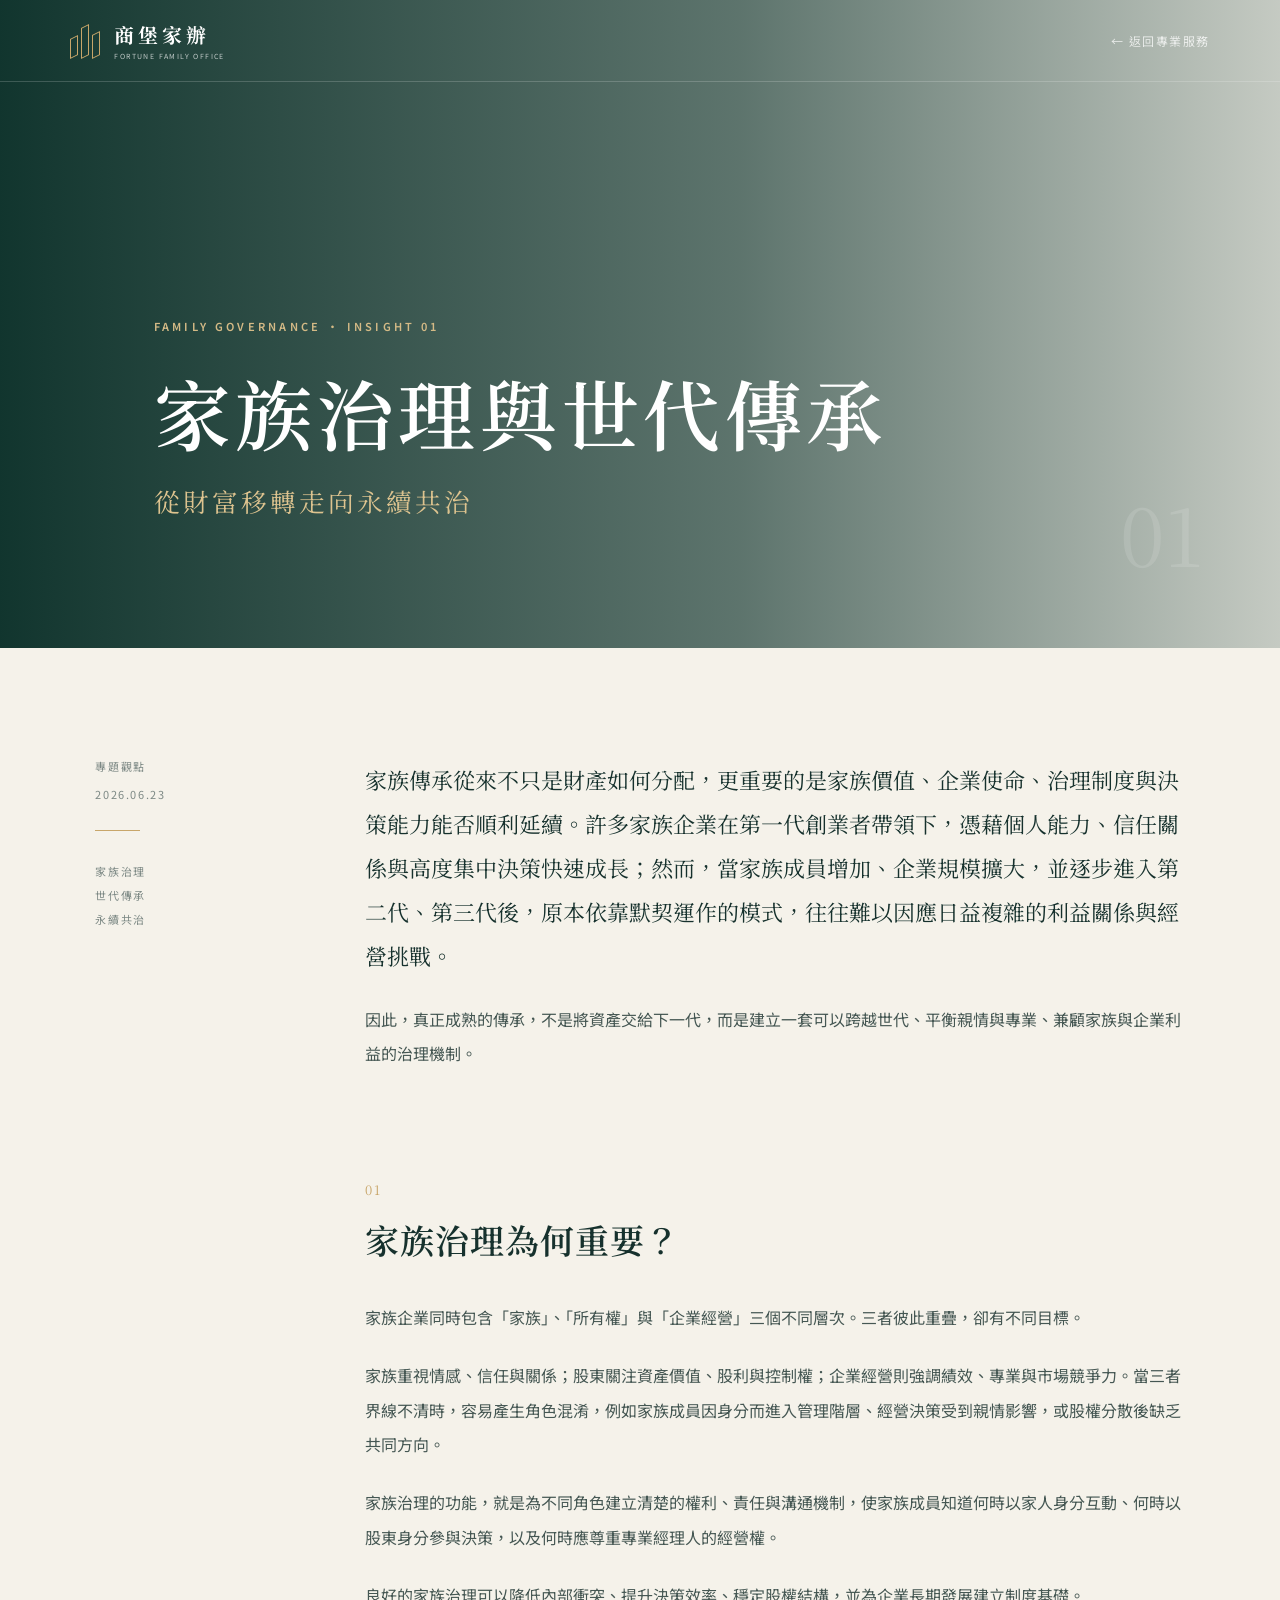
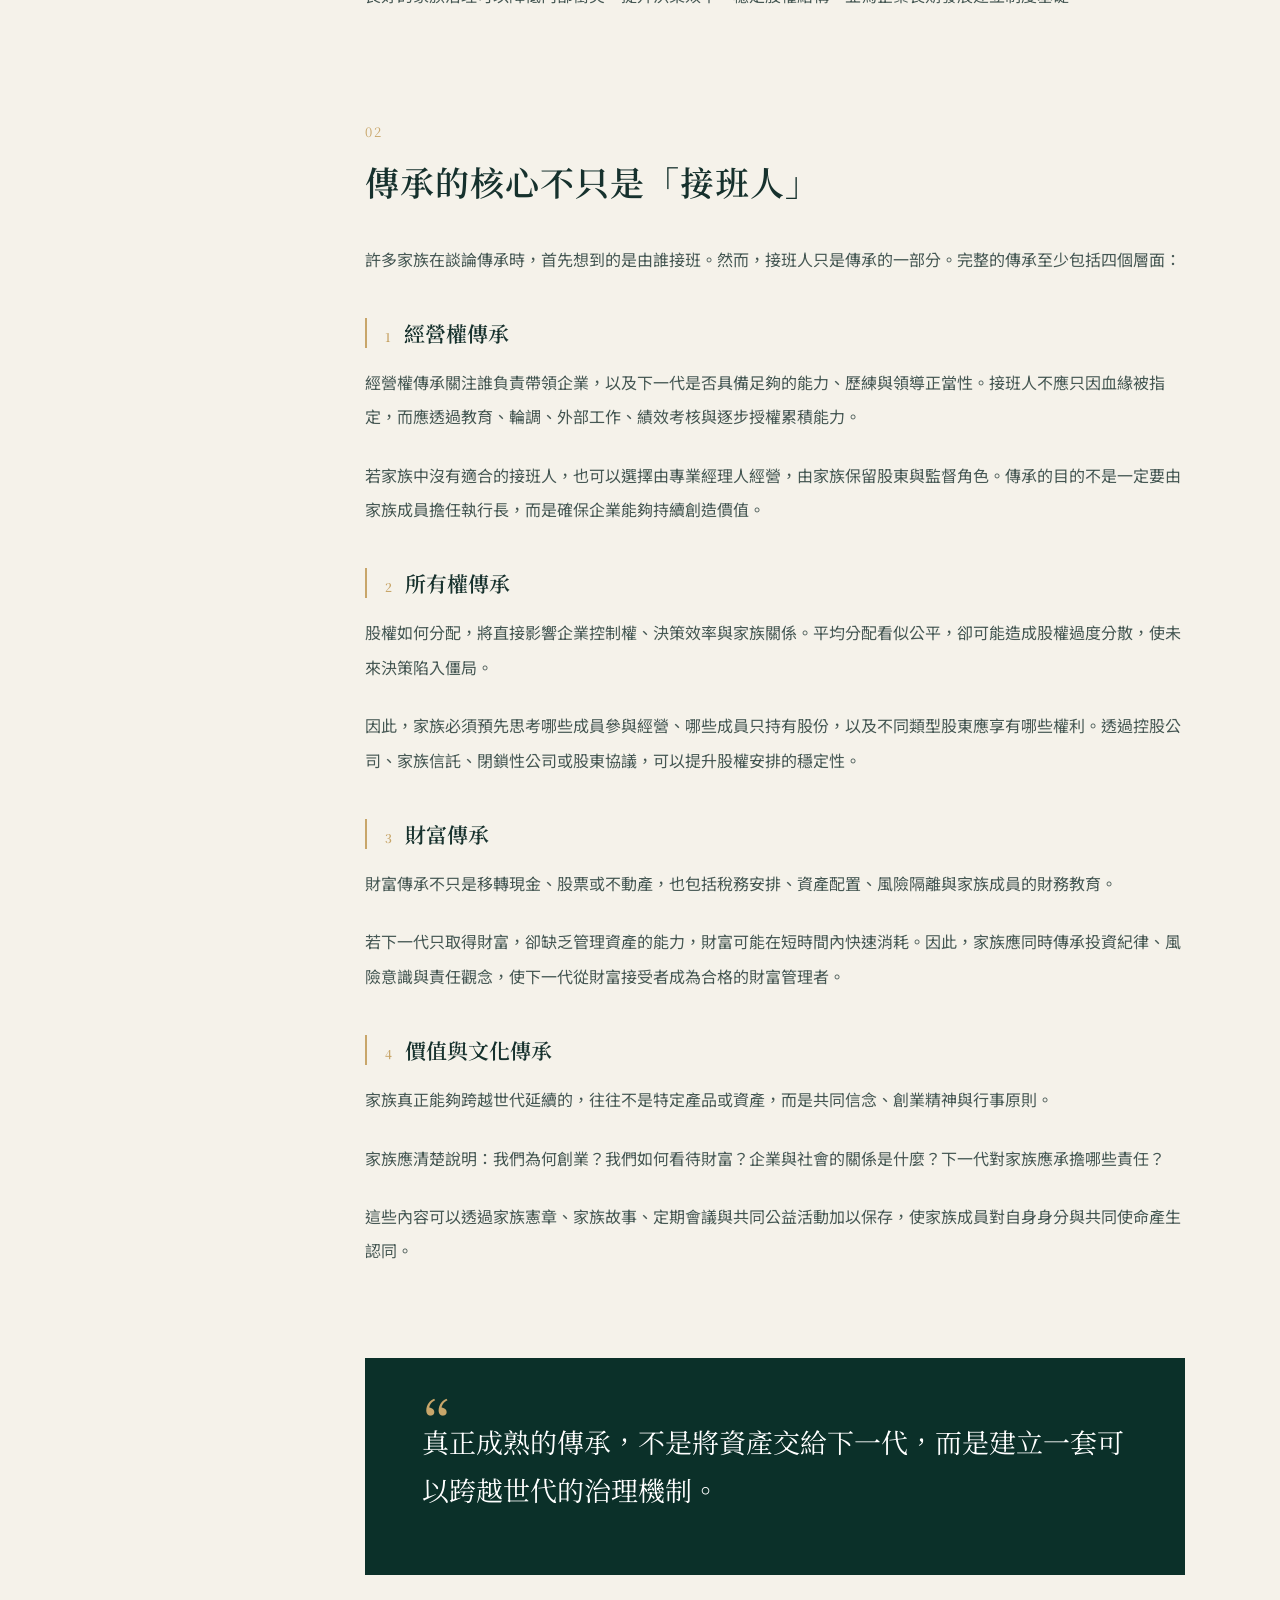
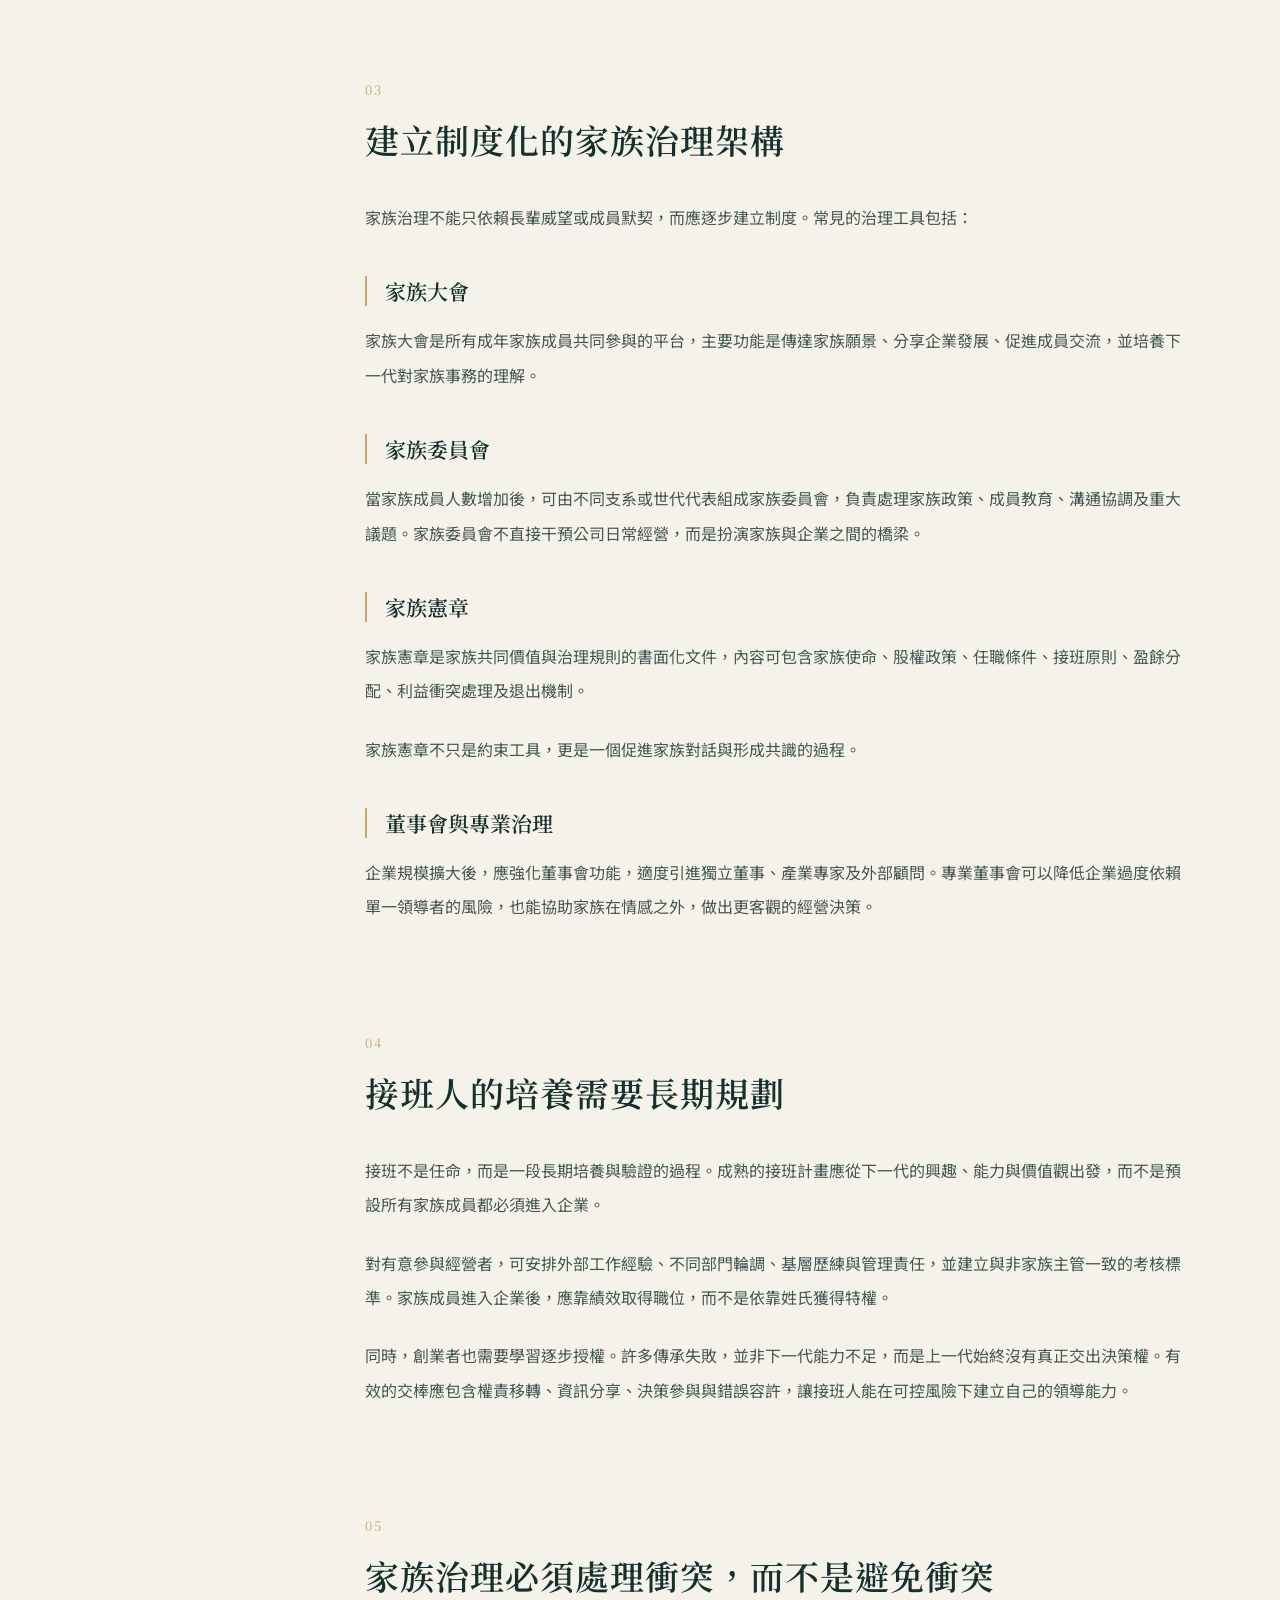
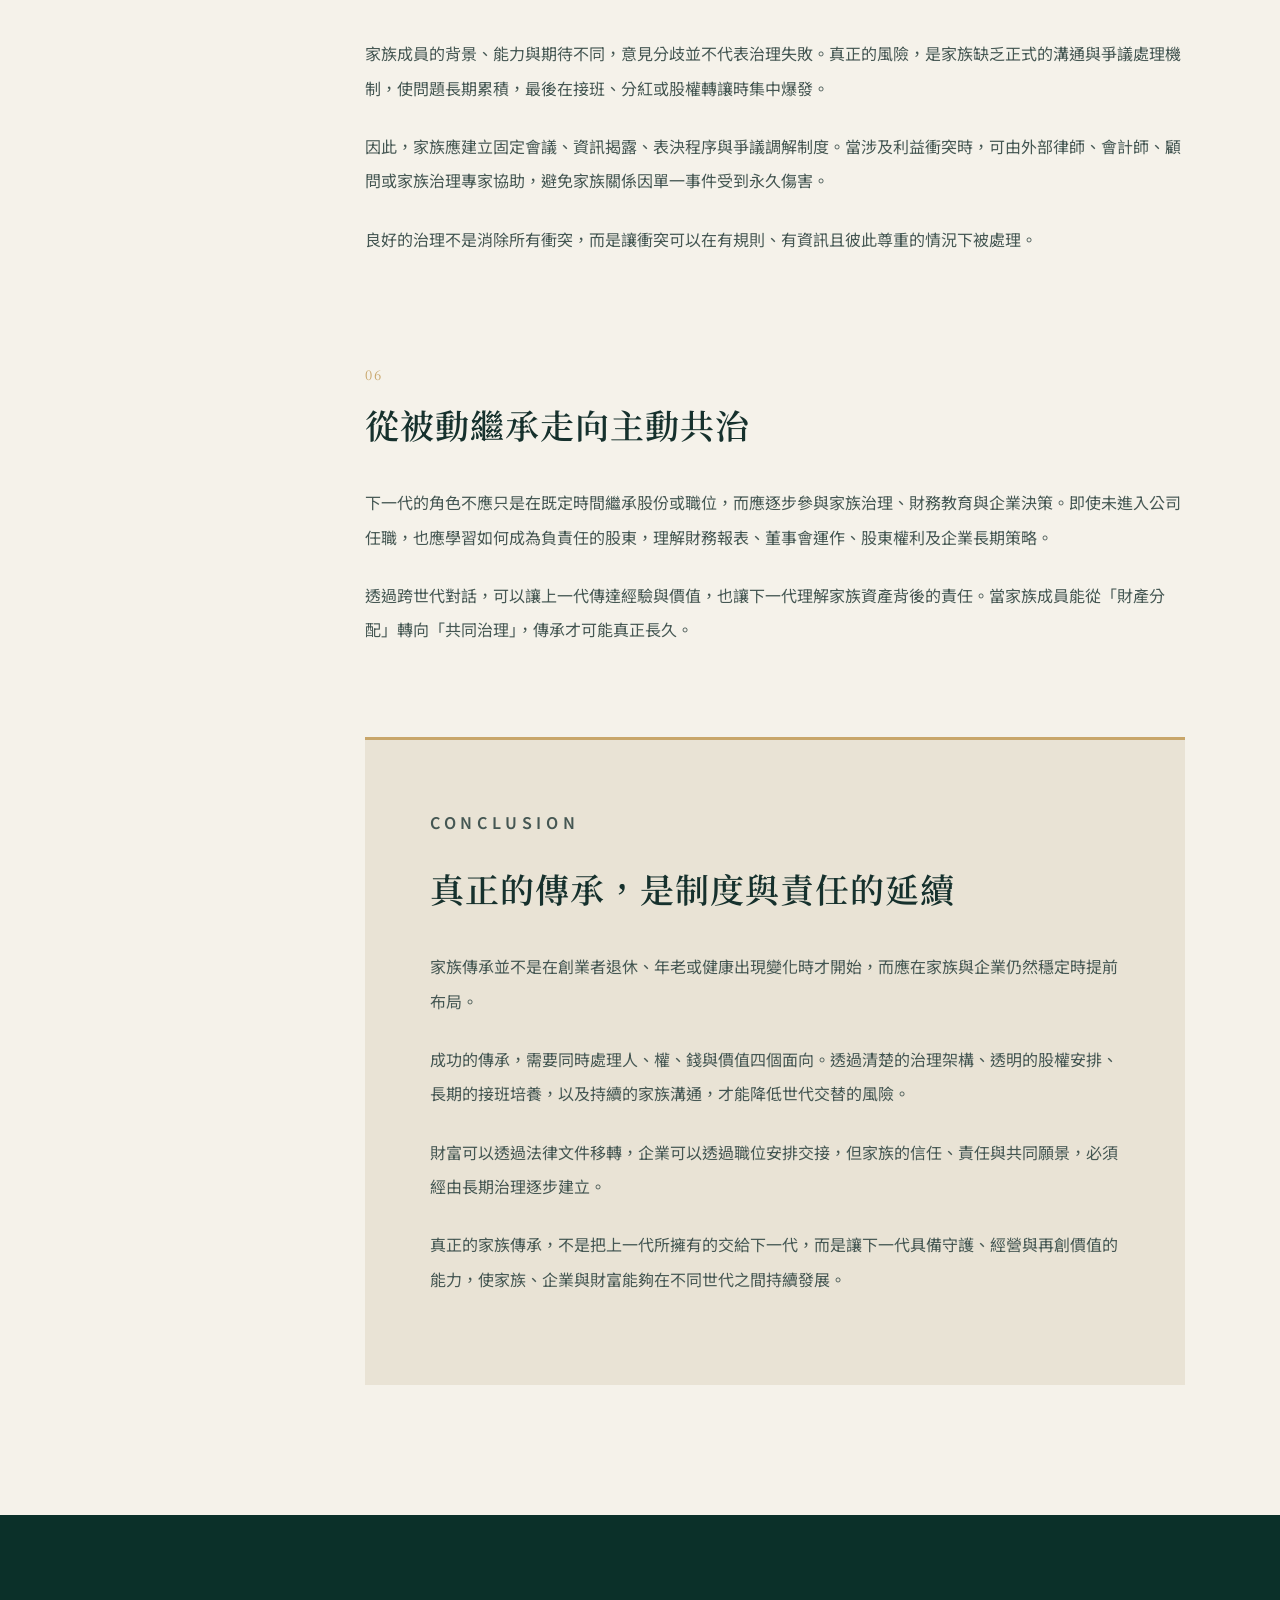
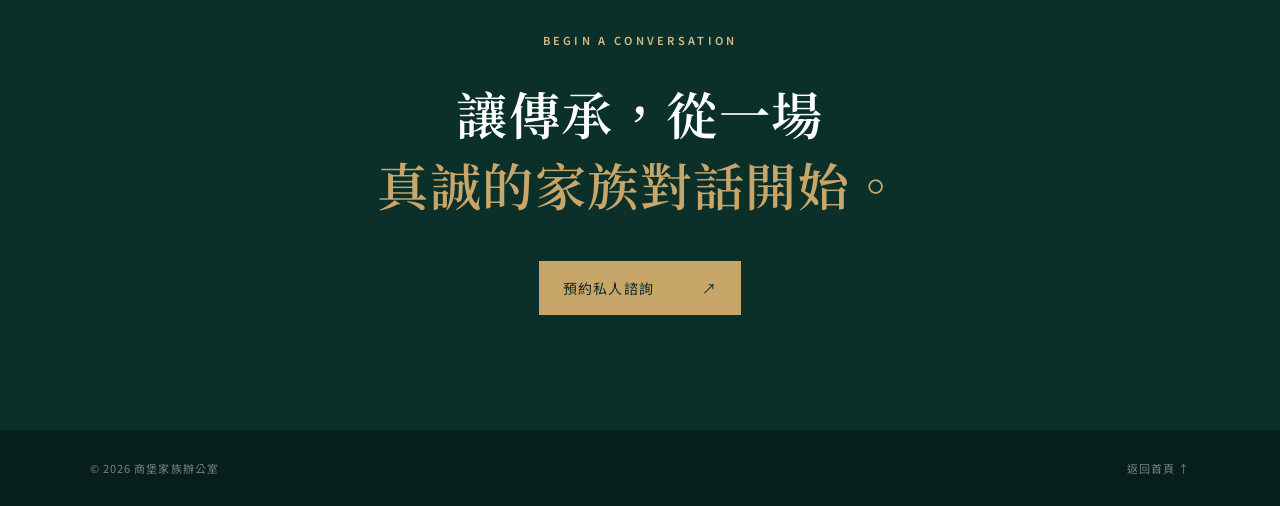
==== family-governance.html @ 920188f6 "Add family governance article" ====
<!DOCTYPE html>
<html lang="zh-Hant">
<head>
  <meta charset="UTF-8">
  <meta name="viewport" content="width=device-width, initial-scale=1.0">
  <meta name="description" content="家族治理與世代傳承：從財富移轉走向永續共治。">
  <title>家族治理與世代傳承｜商堡家辦</title>
  <link rel="preconnect" href="https://fonts.googleapis.com">
  <link rel="preconnect" href="https://fonts.gstatic.com" crossorigin>
  <link href="https://fonts.googleapis.com/css2?family=Noto+Sans+TC:wght@300;400;500;600;700&family=Noto+Serif+TC:wght@500;600;700&display=swap" rel="stylesheet">
  <link rel="stylesheet" href="styles.css">
</head>
<body class="article-page">
  <header class="article-header">
    <a class="brand" href="index.html" aria-label="返回商堡家辦首頁">
      <span class="brand-mark" aria-hidden="true"><i></i><i></i><i></i></span>
      <span><strong>商堡家辦</strong><small>FORTUNE FAMILY OFFICE</small></span>
    </a>
    <a class="article-back" href="index.html#services">← 返回專業服務</a>
  </header>

  <main>
    <section class="article-hero">
      <div class="article-hero-image" aria-hidden="true"></div>
      <div class="article-hero-shade"></div>
      <div class="article-hero-content">
        <p class="eyebrow light">FAMILY GOVERNANCE · INSIGHT 01</p>
        <h1>家族治理與世代傳承</h1>
        <p class="article-subtitle">從財富移轉走向永續共治</p>
      </div>
      <span class="article-index">01</span>
    </section>

    <article class="longform">
      <aside class="article-aside">
        <span>專題觀點</span>
        <time datetime="2026-06-23">2026.06.23</time>
        <div class="aside-line"></div>
        <p>家族治理<br>世代傳承<br>永續共治</p>
      </aside>

      <div class="article-body">
        <p class="article-lead">家族傳承從來不只是財產如何分配，更重要的是家族價值、企業使命、治理制度與決策能力能否順利延續。許多家族企業在第一代創業者帶領下，憑藉個人能力、信任關係與高度集中決策快速成長；然而，當家族成員增加、企業規模擴大，並逐步進入第二代、第三代後，原本依靠默契運作的模式，往往難以因應日益複雜的利益關係與經營挑戰。</p>
        <p>因此，真正成熟的傳承，不是將資產交給下一代，而是建立一套可以跨越世代、平衡親情與專業、兼顧家族與企業利益的治理機制。</p>

        <section>
          <span class="chapter">01</span>
          <h2>家族治理為何重要？</h2>
          <p>家族企業同時包含「家族」、「所有權」與「企業經營」三個不同層次。三者彼此重疊，卻有不同目標。</p>
          <p>家族重視情感、信任與關係；股東關注資產價值、股利與控制權；企業經營則強調績效、專業與市場競爭力。當三者界線不清時，容易產生角色混淆，例如家族成員因身分而進入管理階層、經營決策受到親情影響，或股權分散後缺乏共同方向。</p>
          <p>家族治理的功能，就是為不同角色建立清楚的權利、責任與溝通機制，使家族成員知道何時以家人身分互動、何時以股東身分參與決策，以及何時應尊重專業經理人的經營權。</p>
          <p>良好的家族治理可以降低內部衝突、提升決策效率、穩定股權結構，並為企業長期發展建立制度基礎。</p>
        </section>

        <section>
          <span class="chapter">02</span>
          <h2>傳承的核心不只是「接班人」</h2>
          <p>許多家族在談論傳承時，首先想到的是由誰接班。然而，接班人只是傳承的一部分。完整的傳承至少包括四個層面：</p>
          <h3><span>1</span>經營權傳承</h3>
          <p>經營權傳承關注誰負責帶領企業，以及下一代是否具備足夠的能力、歷練與領導正當性。接班人不應只因血緣被指定，而應透過教育、輪調、外部工作、績效考核與逐步授權累積能力。</p>
          <p>若家族中沒有適合的接班人，也可以選擇由專業經理人經營，由家族保留股東與監督角色。傳承的目的不是一定要由家族成員擔任執行長，而是確保企業能夠持續創造價值。</p>
          <h3><span>2</span>所有權傳承</h3>
          <p>股權如何分配，將直接影響企業控制權、決策效率與家族關係。平均分配看似公平，卻可能造成股權過度分散，使未來決策陷入僵局。</p>
          <p>因此，家族必須預先思考哪些成員參與經營、哪些成員只持有股份，以及不同類型股東應享有哪些權利。透過控股公司、家族信託、閉鎖性公司或股東協議，可以提升股權安排的穩定性。</p>
          <h3><span>3</span>財富傳承</h3>
          <p>財富傳承不只是移轉現金、股票或不動產，也包括稅務安排、資產配置、風險隔離與家族成員的財務教育。</p>
          <p>若下一代只取得財富，卻缺乏管理資產的能力，財富可能在短時間內快速消耗。因此，家族應同時傳承投資紀律、風險意識與責任觀念，使下一代從財富接受者成為合格的財富管理者。</p>
          <h3><span>4</span>價值與文化傳承</h3>
          <p>家族真正能夠跨越世代延續的，往往不是特定產品或資產，而是共同信念、創業精神與行事原則。</p>
          <p>家族應清楚說明：我們為何創業？我們如何看待財富？企業與社會的關係是什麼？下一代對家族應承擔哪些責任？</p>
          <p>這些內容可以透過家族憲章、家族故事、定期會議與共同公益活動加以保存，使家族成員對自身身分與共同使命產生認同。</p>
        </section>

        <blockquote>真正成熟的傳承，不是將資產交給下一代，而是建立一套可以跨越世代的治理機制。</blockquote>

        <section>
          <span class="chapter">03</span>
          <h2>建立制度化的家族治理架構</h2>
          <p>家族治理不能只依賴長輩威望或成員默契，而應逐步建立制度。常見的治理工具包括：</p>
          <h3>家族大會</h3>
          <p>家族大會是所有成年家族成員共同參與的平台，主要功能是傳達家族願景、分享企業發展、促進成員交流，並培養下一代對家族事務的理解。</p>
          <h3>家族委員會</h3>
          <p>當家族成員人數增加後，可由不同支系或世代代表組成家族委員會，負責處理家族政策、成員教育、溝通協調及重大議題。家族委員會不直接干預公司日常經營，而是扮演家族與企業之間的橋梁。</p>
          <h3>家族憲章</h3>
          <p>家族憲章是家族共同價值與治理規則的書面化文件，內容可包含家族使命、股權政策、任職條件、接班原則、盈餘分配、利益衝突處理及退出機制。</p>
          <p>家族憲章不只是約束工具，更是一個促進家族對話與形成共識的過程。</p>
          <h3>董事會與專業治理</h3>
          <p>企業規模擴大後，應強化董事會功能，適度引進獨立董事、產業專家及外部顧問。專業董事會可以降低企業過度依賴單一領導者的風險，也能協助家族在情感之外，做出更客觀的經營決策。</p>
        </section>

        <section>
          <span class="chapter">04</span>
          <h2>接班人的培養需要長期規劃</h2>
          <p>接班不是任命，而是一段長期培養與驗證的過程。成熟的接班計畫應從下一代的興趣、能力與價值觀出發，而不是預設所有家族成員都必須進入企業。</p>
          <p>對有意參與經營者，可安排外部工作經驗、不同部門輪調、基層歷練與管理責任，並建立與非家族主管一致的考核標準。家族成員進入企業後，應靠績效取得職位，而不是依靠姓氏獲得特權。</p>
          <p>同時，創業者也需要學習逐步授權。許多傳承失敗，並非下一代能力不足，而是上一代始終沒有真正交出決策權。有效的交棒應包含權責移轉、資訊分享、決策參與與錯誤容許，讓接班人能在可控風險下建立自己的領導能力。</p>
        </section>

        <section>
          <span class="chapter">05</span>
          <h2>家族治理必須處理衝突，而不是避免衝突</h2>
          <p>家族成員的背景、能力與期待不同，意見分歧並不代表治理失敗。真正的風險，是家族缺乏正式的溝通與爭議處理機制，使問題長期累積，最後在接班、分紅或股權轉讓時集中爆發。</p>
          <p>因此，家族應建立固定會議、資訊揭露、表決程序與爭議調解制度。當涉及利益衝突時，可由外部律師、會計師、顧問或家族治理專家協助，避免家族關係因單一事件受到永久傷害。</p>
          <p>良好的治理不是消除所有衝突，而是讓衝突可以在有規則、有資訊且彼此尊重的情況下被處理。</p>
        </section>

        <section>
          <span class="chapter">06</span>
          <h2>從被動繼承走向主動共治</h2>
          <p>下一代的角色不應只是在既定時間繼承股份或職位，而應逐步參與家族治理、財務教育與企業決策。即使未進入公司任職，也應學習如何成為負責任的股東，理解財務報表、董事會運作、股東權利及企業長期策略。</p>
          <p>透過跨世代對話，可以讓上一代傳達經驗與價值，也讓下一代理解家族資產背後的責任。當家族成員能從「財產分配」轉向「共同治理」，傳承才可能真正長久。</p>
        </section>

        <section class="conclusion">
          <p class="eyebrow">CONCLUSION</p>
          <h2>真正的傳承，是制度與責任的延續</h2>
          <p>家族傳承並不是在創業者退休、年老或健康出現變化時才開始，而應在家族與企業仍然穩定時提前布局。</p>
          <p>成功的傳承，需要同時處理人、權、錢與價值四個面向。透過清楚的治理架構、透明的股權安排、長期的接班培養，以及持續的家族溝通，才能降低世代交替的風險。</p>
          <p>財富可以透過法律文件移轉，企業可以透過職位安排交接，但家族的信任、責任與共同願景，必須經由長期治理逐步建立。</p>
          <p>真正的家族傳承，不是把上一代所擁有的交給下一代，而是讓下一代具備守護、經營與再創價值的能力，使家族、企業與財富能夠在不同世代之間持續發展。</p>
        </section>
      </div>
    </article>

    <section class="article-cta">
      <p class="eyebrow light">BEGIN A CONVERSATION</p>
      <h2>讓傳承，從一場<br><em>真誠的家族對話開始。</em></h2>
      <a class="btn btn-gold" href="https://mail.google.com/mail/?view=cm&amp;fs=1&amp;to=tylin%40nkust.edu.tw" target="_blank" rel="noopener noreferrer">預約私人諮詢 <span>↗</span></a>
    </section>
  </main>

  <footer class="article-footer">
    <span>© 2026 商堡家族辦公室</span>
    <a href="index.html">返回首頁 ↑</a>
  </footer>
</body>
</html>
---- styles.css ----
:root{--green:#0b3029;--green2:#16463c;--gold:#c8a66a;--cream:#f3f0e8;--ink:#16312d;--muted:#65716d;--line:rgba(17,48,43,.15)}
*{box-sizing:border-box}html{scroll-behavior:smooth}body{margin:0;color:var(--ink);background:#f8f7f3;font-family:"Noto Sans TC",sans-serif;font-weight:400}a{color:inherit;text-decoration:none}p{line-height:1.85}h1,h2,h3{margin:0;font-family:"Noto Serif TC",serif;font-weight:600}em{font-style:normal;color:var(--gold)}
.site-header{height:92px;padding:0 5.5vw;display:flex;align-items:center;justify-content:space-between;position:absolute;z-index:10;width:100%;color:white;border-bottom:1px solid rgba(255,255,255,.18)}.site-header.scrolled{position:fixed;height:72px;background:rgba(7,39,33,.97);box-shadow:0 4px 20px rgba(0,0,0,.1);animation:drop .35s}@keyframes drop{from{transform:translateY(-100%)}to{transform:none}}.brand{display:flex;align-items:center;gap:13px}.brand strong{display:block;font-family:"Noto Serif TC";font-size:20px;letter-spacing:.2em}.brand small{display:block;margin-top:2px;font-size:7px;letter-spacing:.2em;opacity:.72}.brand-mark{position:relative;width:31px;height:33px;display:flex;gap:3px;align-items:flex-end}.brand-mark i{display:block;width:8px;border:1px solid var(--gold);transform:skewY(-26deg)}.brand-mark i:nth-child(1){height:20px}.brand-mark i:nth-child(2){height:31px}.brand-mark i:nth-child(3){height:24px}.main-nav{display:flex;align-items:center;gap:2.5vw;font-size:14px;letter-spacing:.08em}.main-nav>a:not(.nav-cta){opacity:.8;transition:.25s}.main-nav>a:hover{opacity:1;color:#e3c48b}.nav-cta{border:1px solid rgba(255,255,255,.55);padding:12px 18px}.nav-cta span{margin-left:16px}.menu-toggle{display:none}
.hero{min-height:760px;height:100vh;position:relative;color:white;overflow:hidden}.hero-visual{position:absolute;inset:0;background-image:url('https://images.unsplash.com/photo-1497366811353-6870744d04b2?auto=format&fit=crop&w=2200&q=90');background-size:cover;background-position:center;animation:slowzoom 16s ease-out forwards}@keyframes slowzoom{to{transform:scale(1.07)}}.hero-overlay{position:absolute;inset:0;background:linear-gradient(90deg,rgba(5,37,32,.94) 0%,rgba(6,39,33,.7) 48%,rgba(6,31,27,.12) 100%),linear-gradient(0deg,rgba(5,28,24,.45),transparent 50%)}.hero-content{position:relative;z-index:2;padding:25vh 7.5vw 0;max-width:850px}.eyebrow{font-size:11px;letter-spacing:.3em;color:#8d7a56;font-weight:600;margin:0 0 27px}.eyebrow.light{color:#d4ba86}.hero h1{font-size:clamp(48px,6vw,86px);line-height:1.2;letter-spacing:.07em}.hero-copy{max-width:560px;font-size:17px;font-weight:300;letter-spacing:.1em;color:rgba(255,255,255,.75);margin:30px 0 38px}.hero-actions{display:flex;align-items:center;gap:40px}.btn{padding:17px 24px;display:inline-flex;align-items:center;gap:48px;font-size:14px;letter-spacing:.08em;transition:.25s}.btn-gold{background:var(--gold);color:#0d2c27}.btn:hover{transform:translateY(-3px);filter:brightness(1.08)}.text-link{font-size:13px;letter-spacing:.1em}.text-link span{margin-left:15px;color:var(--gold)}.hero-note{position:absolute;right:6vw;bottom:10vh;z-index:2;display:flex;gap:18px;align-items:flex-start;border-left:1px solid var(--gold);padding-left:19px}.hero-note span{font-family:serif;color:var(--gold);font-size:12px}.hero-note p{margin:0;font-family:"Noto Serif TC";font-size:15px;line-height:1.7}.scroll-hint{position:absolute;left:2.2vw;bottom:8vh;z-index:2;font-size:8px;letter-spacing:.25em;writing-mode:vertical-rl}.scroll-hint i{display:block;height:60px;border-left:1px solid rgba(255,255,255,.5);margin:14px 0 0 4px}
.section{padding:120px 7.5vw}.section-label{font-size:11px;letter-spacing:.18em;margin-bottom:65px}.section-label span{color:var(--gold);margin-right:20px}.section-label.light{color:rgba(255,255,255,.65)}h2{font-size:clamp(36px,4.2vw,62px);line-height:1.4;letter-spacing:.03em}.intro-grid{display:grid;grid-template-columns:1.1fr .9fr;gap:11vw}.intro-copy{padding-top:20px;max-width:560px}.lead{font-family:"Noto Serif TC";font-size:21px;line-height:1.9}.intro-copy>p:not(.lead){color:var(--muted);font-size:14px}.arrow-link{display:inline-flex;margin-top:25px;padding-bottom:9px;border-bottom:1px solid var(--ink);font-size:13px;letter-spacing:.08em}.arrow-link span{margin-left:35px}.stats{display:grid;grid-template-columns:repeat(4,1fr);border-top:1px solid var(--line);margin-top:100px;padding-top:42px}.stats>div{border-right:1px solid var(--line);padding-left:4vw}.stats>div:first-child{padding-left:0}.stats>div:last-child{border:0}.stats strong{display:block;font:500 46px "Noto Serif TC";color:var(--gold)}.stats sup{font-size:20px}.stats span{font-size:12px;letter-spacing:.08em;color:var(--muted)}
.services{background:var(--green);color:white}.services-head{display:flex;justify-content:space-between;align-items:flex-end;margin-bottom:75px}.services-head>p{max-width:430px;color:rgba(255,255,255,.6);font-size:14px}.service-list{display:grid;grid-template-columns:repeat(4,1fr);border-top:1px solid rgba(255,255,255,.16)}.service-card{min-height:410px;padding:30px 2.4vw;position:relative;border-right:1px solid rgba(255,255,255,.16);transition:.35s}.service-card:first-child{border-left:1px solid rgba(255,255,255,.16)}.service-card:hover{background:var(--green2);transform:translateY(-8px)}.service-card .num{font:12px serif;color:var(--gold)}.service-card .icon{font-size:39px;color:var(--gold);margin:52px 0 33px}.service-card h3{font-size:21px;letter-spacing:.07em}.service-card p{font-size:13px;color:rgba(255,255,255,.55);margin-top:20px}.service-card>a{position:absolute;bottom:28px;right:28px;color:var(--gold);font-size:20px}
.method{padding:0;display:grid;grid-template-columns:1fr 1fr;background:var(--cream)}.method-image{min-height:830px;background:url('https://images.unsplash.com/photo-1497366754035-f200968a6e72?auto=format&fit=crop&w=1400&q=90') center/cover;position:relative}.image-caption{position:absolute;bottom:45px;left:45px;color:white;border-left:1px solid var(--gold);padding-left:18px}.image-caption span{font-size:9px;letter-spacing:.25em;color:#d8bd89}.image-caption p{font:19px/1.7 "Noto Serif TC"}.method-content{padding:95px 8vw}.method-content .section-label{margin-bottom:72px}.method-content .lead{font-size:17px;color:#465b57;margin:25px 0 40px}.method ol{list-style:none;margin:0;padding:0}.method li{display:grid;grid-template-columns:54px 1fr;gap:15px;padding:20px 0;border-top:1px solid var(--line)}.method li>span{font:12px serif;color:var(--gold)}.method li strong{font:17px "Noto Serif TC"}.method li p{margin:6px 0 0;font-size:12px;color:var(--muted)}
.insights{background:#f8f7f3}.insights-head{display:flex;align-items:flex-end;justify-content:space-between;margin-bottom:55px}.article-grid{display:grid;grid-template-columns:1.5fr .75fr .75fr;gap:28px}.feature-article{display:grid;grid-template-columns:1.15fr .85fr;background:white}.feature-article>div:last-child{padding:35px}.article-image{min-height:250px;background-size:cover;background-position:center;position:relative}.feature-article .article-image{min-height:430px}.article-image span{position:absolute;left:17px;top:17px;background:rgba(7,42,36,.9);color:white;padding:7px 12px;font-size:10px;letter-spacing:.1em}.image-one{background-image:url('https://images.unsplash.com/photo-1521737711867-e3b97375f902?auto=format&fit=crop&w=1200&q=85')}.image-two{background-image:url('https://images.unsplash.com/photo-1611974789855-9c2a0a7236a3?auto=format&fit=crop&w=900&q=85')}.image-three{background-image:url('https://images.unsplash.com/photo-1450101499163-c8848c66ca85?auto=format&fit=crop&w=900&q=85')}.article{background:white;padding-bottom:25px}.article>h3,.article>time,.article>a{margin-left:22px;margin-right:22px}.article time,.feature-article time{display:block;font-size:10px;letter-spacing:.12em;color:#9a8c73;margin-top:22px}.article h3,.feature-article h3{font-size:20px;line-height:1.65;margin-top:14px}.feature-article p{font-size:13px;color:var(--muted)}.article a,.feature-article a{display:inline-block;margin-top:22px;font-size:12px;border-bottom:1px solid;padding-bottom:5px}
.contact{background:linear-gradient(rgba(5,43,36,.87),rgba(5,43,36,.92)),url('https://images.unsplash.com/photo-1524758631624-e2822e304c36?auto=format&fit=crop&w=2200&q=85') center/cover fixed;color:white;text-align:center;padding:130px 20px}.contact-inner{max-width:880px;margin:auto}.contact h2{font-size:clamp(36px,4.6vw,60px)}.contact p:not(.eyebrow){color:rgba(255,255,255,.6);font-size:14px;margin:25px 0 38px}footer{background:#082821;color:white;padding:70px 7.5vw 30px;display:grid;grid-template-columns:2fr 1fr 1.2fr;gap:70px;font-size:12px}footer>div:not(.footer-brand):not(.footer-bottom){display:flex;flex-direction:column;gap:12px;color:rgba(255,255,255,.57)}footer>div strong{color:white;margin-bottom:8px;letter-spacing:.12em}.footer-brand p{color:rgba(255,255,255,.45);margin-top:20px}.footer-bottom{grid-column:1/-1;border-top:1px solid rgba(255,255,255,.12);padding-top:25px;display:flex;justify-content:space-between;color:rgba(255,255,255,.35)}
.reveal{opacity:0;transform:translateY(30px);transition:opacity .8s ease,transform .8s ease}.reveal.visible{opacity:1;transform:none}
@media(max-width:900px){.site-header{height:76px;padding:0 22px}.main-nav{position:fixed;inset:76px 0 auto;background:var(--green);padding:35px;display:flex;flex-direction:column;align-items:flex-start;transform:translateY(-130%);transition:.35s;z-index:-1}.main-nav.open{transform:none}.nav-cta{width:100%}.menu-toggle{display:block;background:none;border:0;width:32px;height:25px;position:relative}.menu-toggle span{display:block;position:absolute;width:28px;border-top:1px solid white;transition:.3s}.menu-toggle span:first-child{top:7px}.menu-toggle span:last-child{top:17px}.menu-toggle.active span:first-child{top:12px;transform:rotate(45deg)}.menu-toggle.active span:last-child{top:12px;transform:rotate(-45deg)}.hero-content{padding:24vh 24px 0}.hero-note{display:none}.scroll-hint{left:auto;right:20px}.section{padding:85px 24px}.intro-grid,.method{grid-template-columns:1fr}.intro-grid{gap:35px}.stats{grid-template-columns:1fr 1fr;gap:28px}.stats>div{border:0;padding-left:0}.services-head{display:block}.services-head>p{margin-top:25px}.service-list{grid-template-columns:1fr 1fr}.method-image{min-height:520px}.article-grid{grid-template-columns:1fr 1fr}.feature-article{grid-column:1/-1}.contact{background-attachment:scroll}}
@media(max-width:600px){.brand strong{font-size:17px}.hero{min-height:700px}.hero h1{font-size:46px}.hero-copy{font-size:14px}.hero-actions{align-items:flex-start;flex-direction:column;gap:24px}.section-label{margin-bottom:45px}.stats{margin-top:60px}.stats strong{font-size:36px}.service-list{grid-template-columns:1fr}.service-card{min-height:330px;padding:27px}.service-card .icon{margin:35px 0 25px}.method-content{padding:75px 24px}.method-content .section-label{margin-bottom:50px}.article-grid{grid-template-columns:1fr}.feature-article{display:block}.feature-article .article-image{min-height:280px}.insights-head{display:block}.insights-head .arrow-link{margin-top:28px}.contact{padding:95px 22px}footer{grid-template-columns:1fr;gap:35px}.footer-bottom{display:block}.footer-bottom span{display:block;margin-top:10px}}
@media(prefers-reduced-motion:reduce){html{scroll-behavior:auto}.hero-visual,.site-header.scrolled{animation:none}.reveal{opacity:1;transform:none;transition:none}}

/* Family governance article */
.article-page{background:#f5f2ea;color:var(--ink)}.article-header{height:82px;padding:0 5.5vw;display:flex;align-items:center;justify-content:space-between;position:absolute;z-index:5;width:100%;color:#fff;border-bottom:1px solid rgba(255,255,255,.18)}.article-back{font-size:12px;letter-spacing:.12em;color:rgba(255,255,255,.75)}.article-back:hover{color:var(--gold)}.article-hero{height:72vh;min-height:580px;position:relative;color:#fff;overflow:hidden}.article-hero-image{position:absolute;inset:0;background:url('https://images.unsplash.com/photo-1497366216548-37526070297c?auto=format&fit=crop&w=2200&q=88') center/cover}.article-hero-shade{position:absolute;inset:0;background:linear-gradient(90deg,rgba(5,43,36,.95),rgba(5,43,36,.63) 58%,rgba(5,43,36,.2))}.article-hero-content{position:absolute;left:12vw;bottom:16%;z-index:2;max-width:920px}.article-hero h1{font-size:clamp(43px,6vw,80px);letter-spacing:.06em;line-height:1.3}.article-subtitle{font:clamp(19px,2vw,28px) "Noto Serif TC";color:#ddc38f;letter-spacing:.12em;margin-top:20px}.article-index{position:absolute;z-index:2;right:6vw;bottom:9%;font:80px "Noto Serif TC";color:rgba(255,255,255,.12)}.longform{max-width:1280px;margin:auto;padding:110px 6vw 130px;display:grid;grid-template-columns:180px minmax(0,820px);justify-content:center;gap:7vw}.article-aside{font-size:11px;letter-spacing:.15em;color:#7d8985;position:sticky;top:110px;align-self:start}.article-aside span,.article-aside time{display:block;margin-bottom:12px}.aside-line{width:45px;border-top:1px solid var(--gold);margin:28px 0}.article-aside p{line-height:2.2}.article-body>p,.article-body section>p{font-size:16px;line-height:2.15;color:#455753;margin:0 0 24px}.article-body .article-lead{font:22px/2 "Noto Serif TC";color:var(--ink)}.article-body section{padding-top:85px}.article-body .chapter{display:block;color:var(--gold);font:13px "Noto Serif TC";letter-spacing:.15em;margin-bottom:15px}.article-body h2{font-size:34px;line-height:1.5;margin-bottom:35px}.article-body h3{font-size:21px;margin:42px 0 17px;padding-left:18px;border-left:2px solid var(--gold)}.article-body h3 span{font-size:12px;color:var(--gold);margin-right:13px}.article-body blockquote{margin:90px 0 20px;padding:60px 7%;background:var(--green);color:#fff;font:27px/1.8 "Noto Serif TC";position:relative}.article-body blockquote:before{content:'“';position:absolute;top:12px;left:27px;color:var(--gold);font-size:60px}.article-body .conclusion{margin-top:90px;padding:65px;background:#e9e3d5;border-top:3px solid var(--gold)}.conclusion h2{font-size:34px}.article-cta{padding:115px 20px;background:var(--green);color:#fff;text-align:center}.article-cta h2{font-size:clamp(36px,4vw,56px);margin-bottom:40px}.article-footer{background:#061f1a;color:rgba(255,255,255,.45);padding:30px 7vw;display:flex;justify-content:space-between;font-size:11px;letter-spacing:.1em}
@media(max-width:800px){.article-header{height:72px;padding:0 22px}.article-back{font-size:0}.article-back:after{content:'返回';font-size:11px}.article-hero{min-height:540px}.article-hero-content{left:24px;right:24px;bottom:13%}.article-index{font-size:55px}.longform{grid-template-columns:1fr;padding:75px 24px 90px}.article-aside{position:static;display:flex;align-items:center;gap:15px}.article-aside p,.article-aside .aside-line{display:none}.article-body .article-lead{font-size:19px}.article-body section{padding-top:65px}.article-body h2{font-size:28px}.article-body blockquote{margin:65px 0;padding:55px 28px;font-size:22px}.article-body .conclusion{padding:42px 25px}.article-footer{display:block}.article-footer a{display:block;margin-top:12px}}
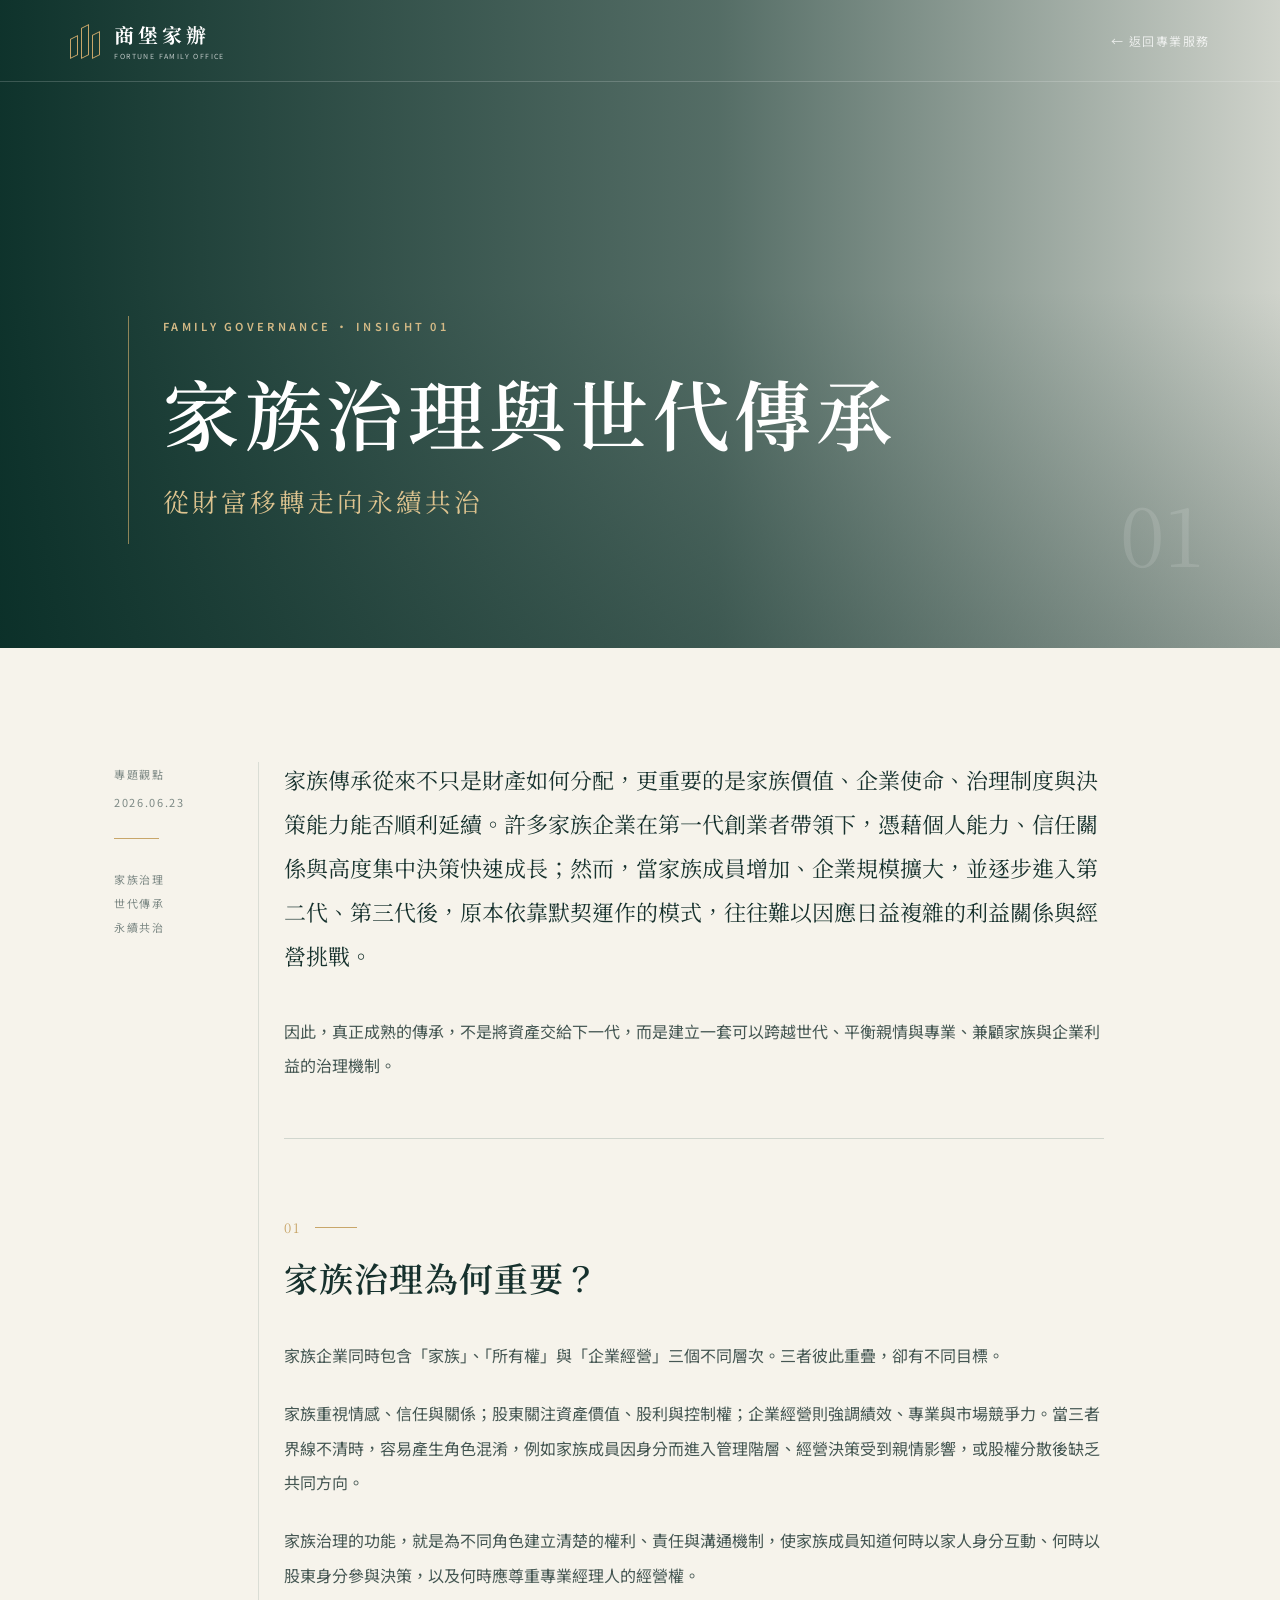
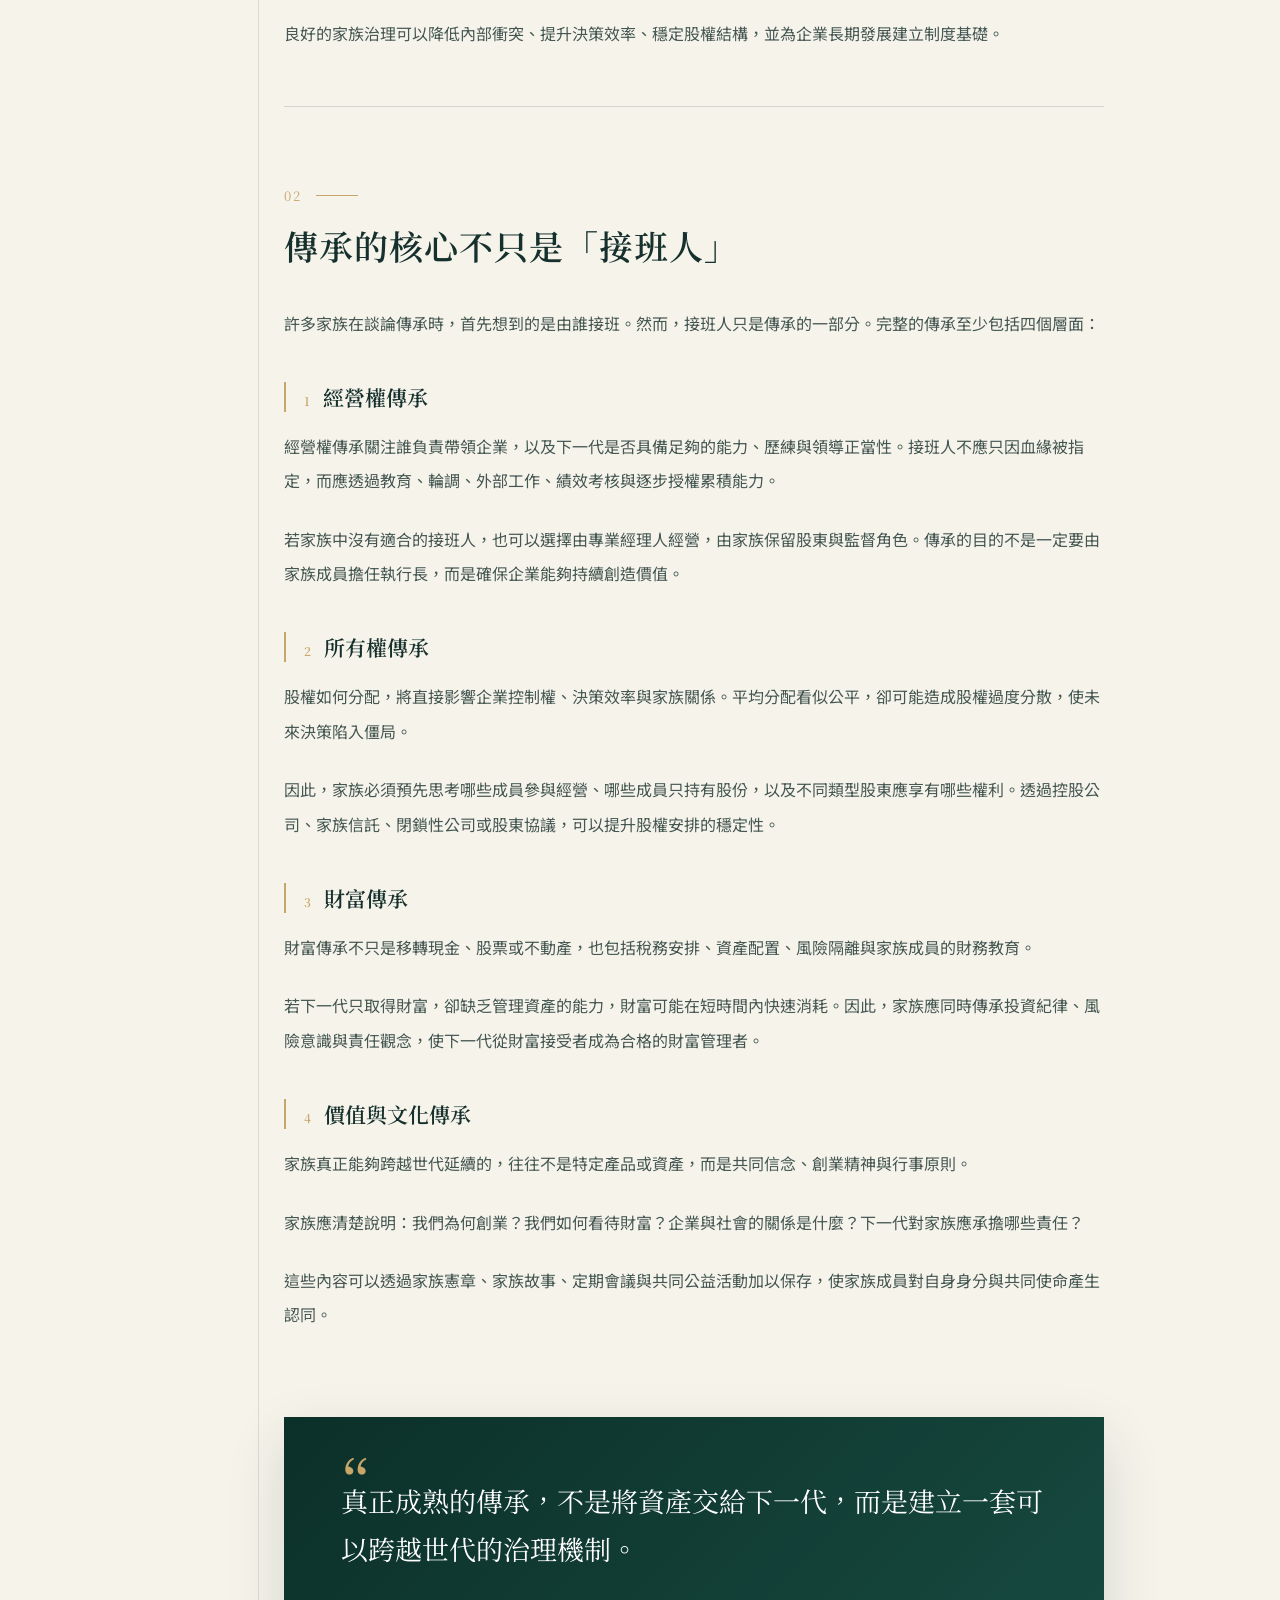
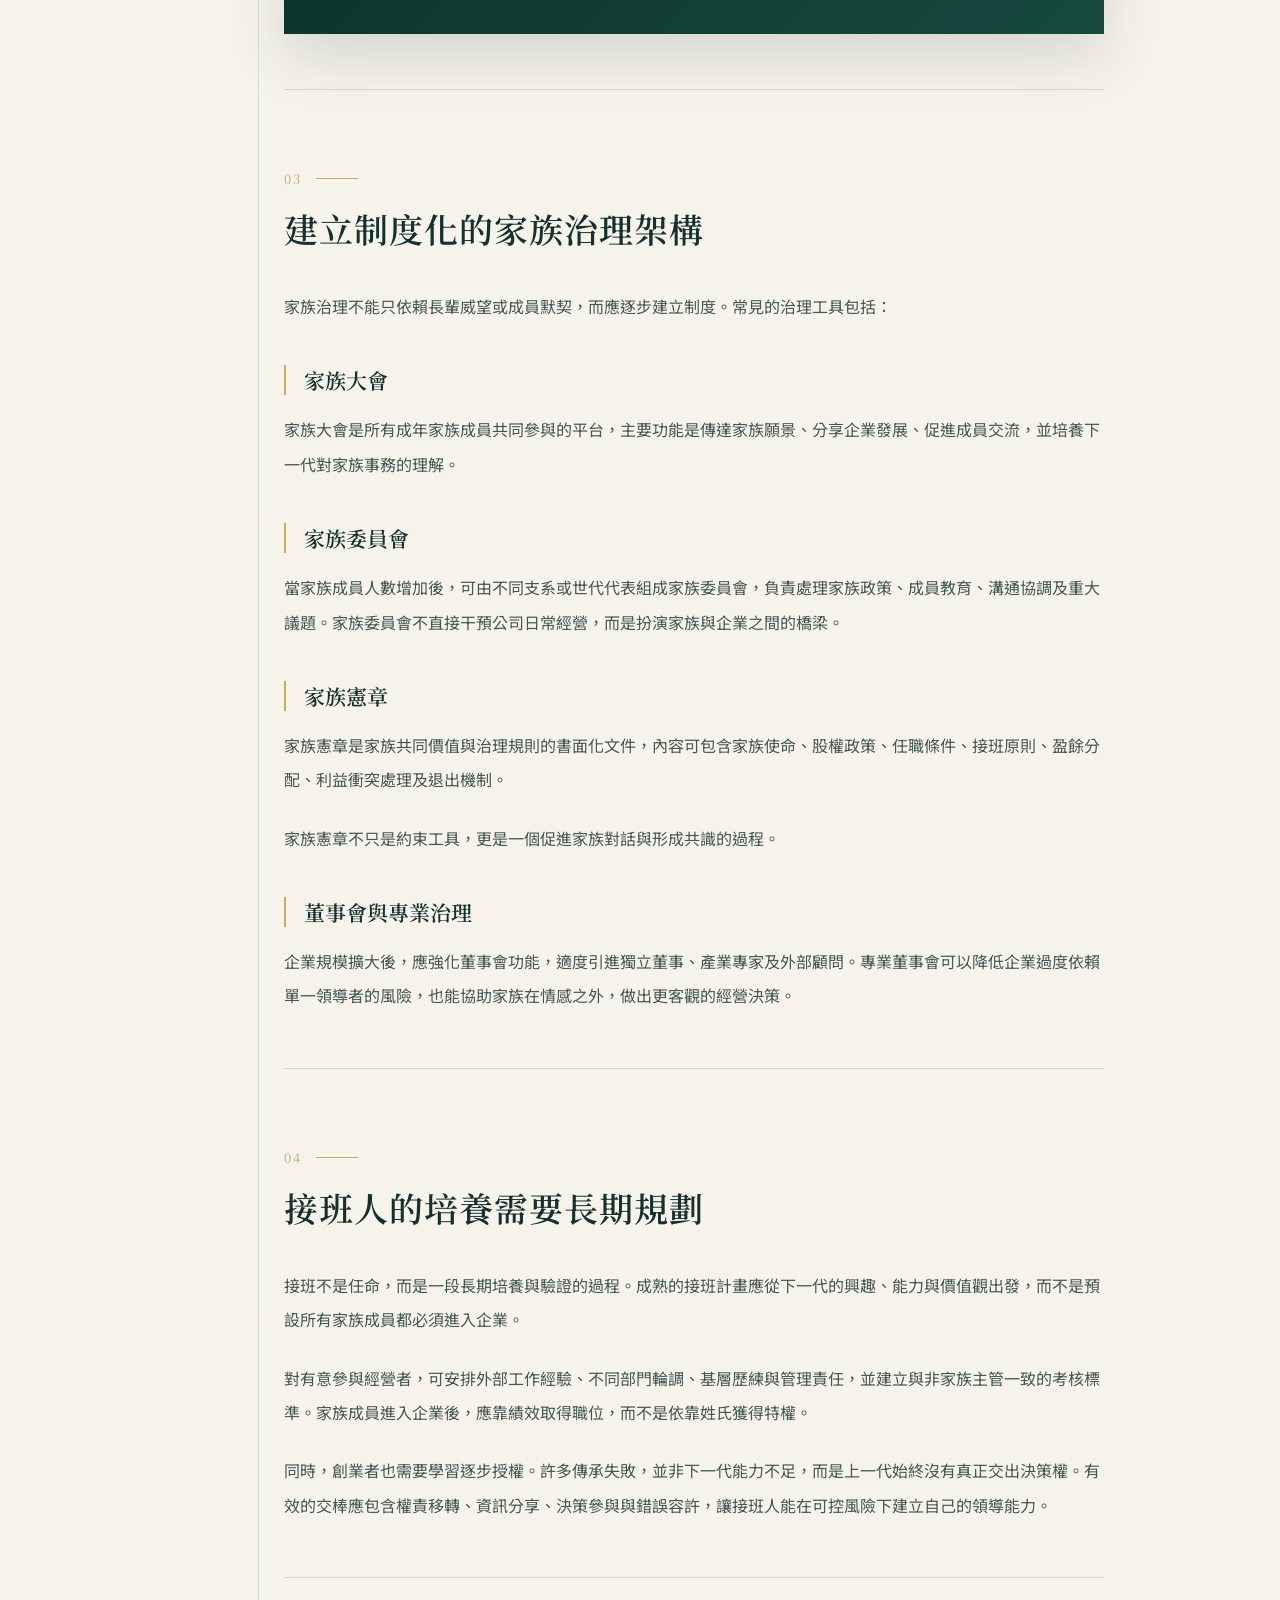
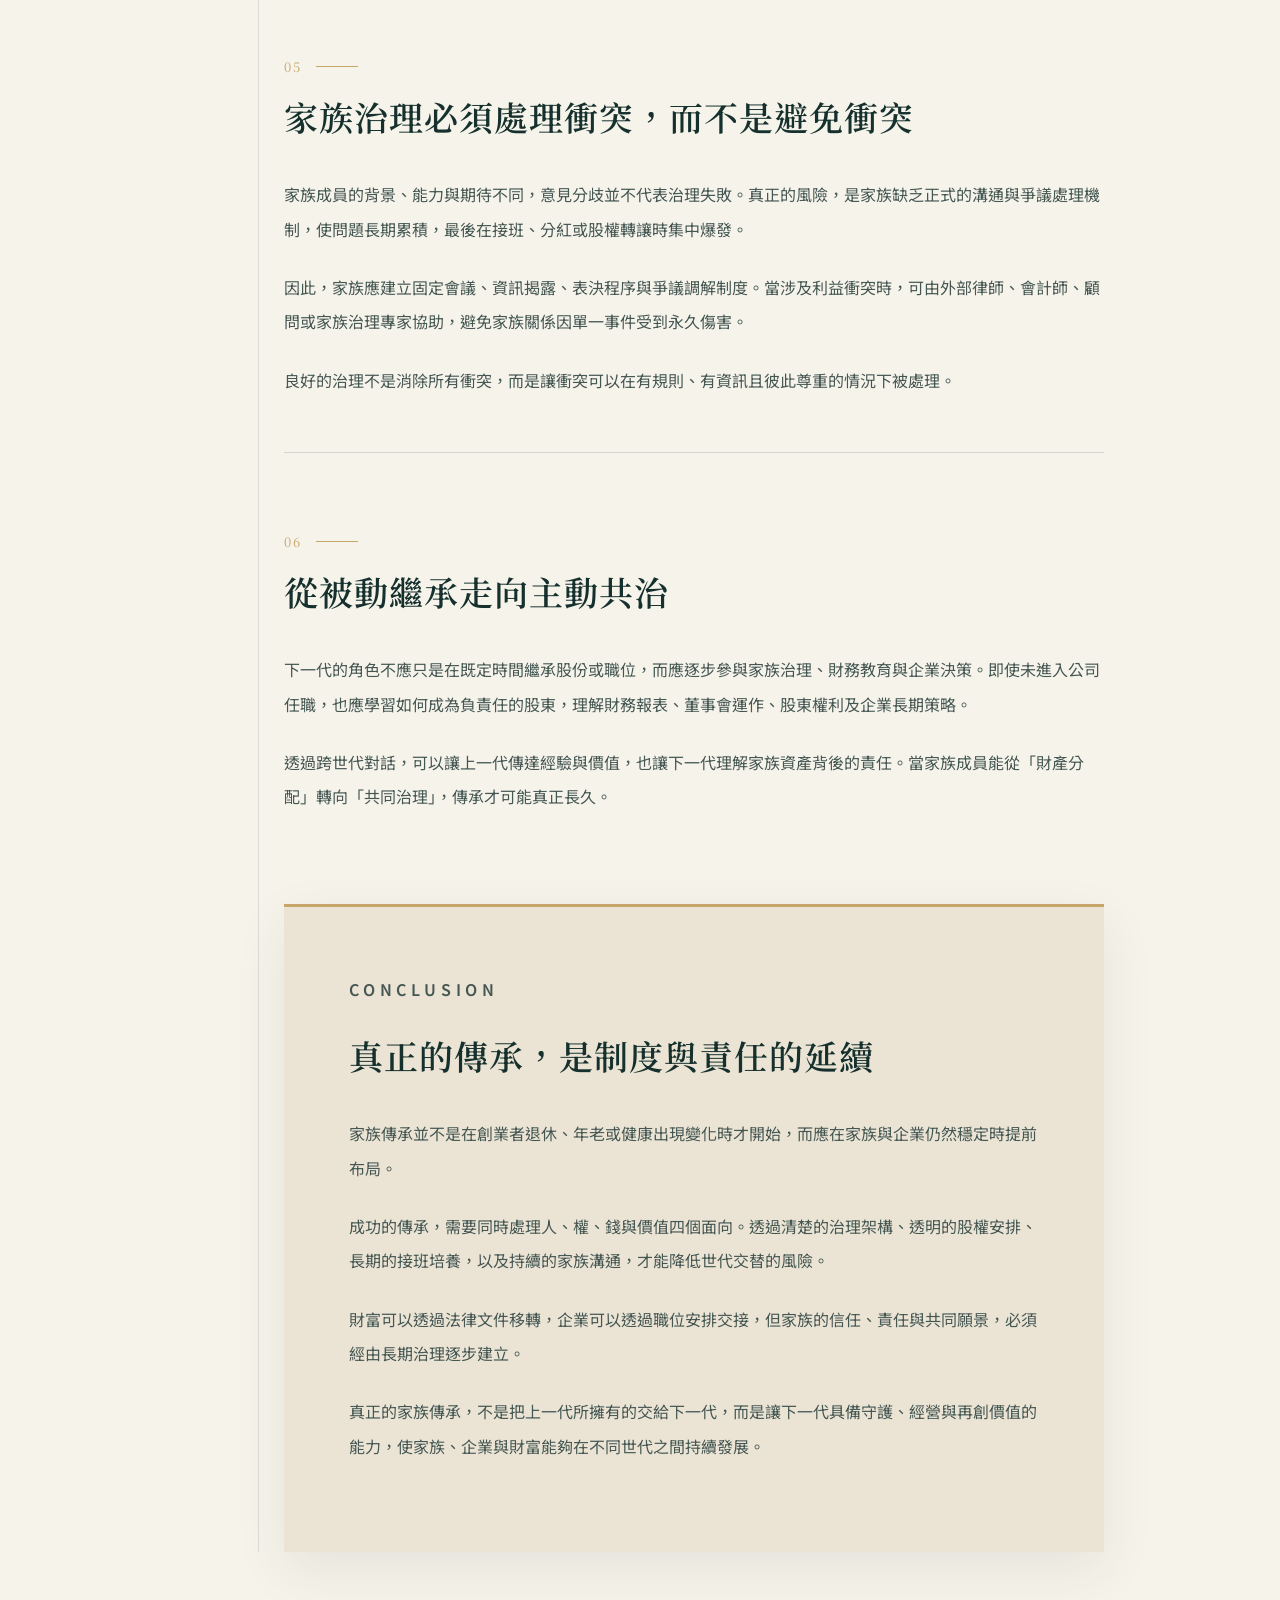
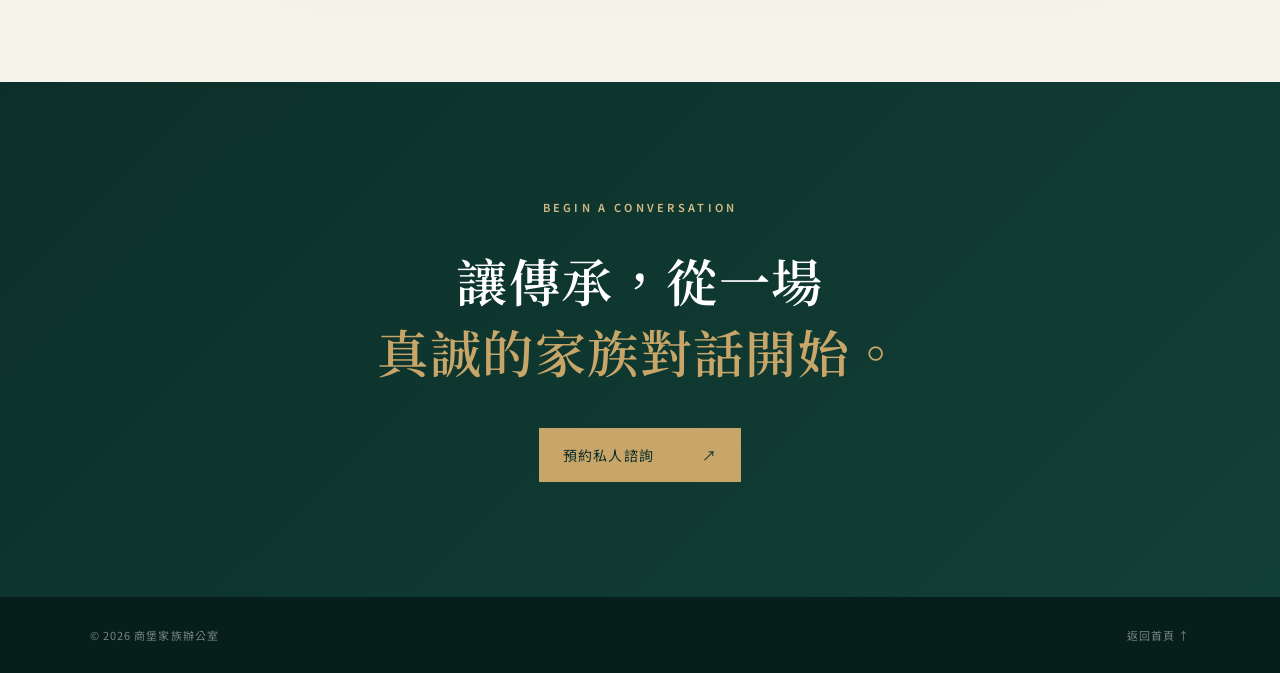
==== commit 10f63a71: "Improve article layout and card navigation" ====
--- a/family-governance.html
+++ b/family-governance.html
@@ -125,7 +125,7 @@
     <section class="article-cta">
       <p class="eyebrow light">BEGIN A CONVERSATION</p>
       <h2>讓傳承，從一場<br><em>真誠的家族對話開始。</em></h2>
-      <a class="btn btn-gold" href="https://mail.google.com/mail/?view=cm&amp;fs=1&amp;to=tylin%40nkust.edu.tw" target="_blank" rel="noopener noreferrer">預約私人諮詢 <span>↗</span></a>
+      <a class="btn btn-gold" href="https://mail.google.com/mail/?view=cm&amp;fs=1&amp;to=Test%40gmail.com" target="_blank" rel="noopener noreferrer">預約私人諮詢 <span>↗</span></a>
     </section>
   </main>
 
--- a/styles.css
+++ b/styles.css
@@ -12,6 +12,8 @@
 @media(max-width:600px){.brand strong{font-size:17px}.hero{min-height:700px}.hero h1{font-size:46px}.hero-copy{font-size:14px}.hero-actions{align-items:flex-start;flex-direction:column;gap:24px}.section-label{margin-bottom:45px}.stats{margin-top:60px}.stats strong{font-size:36px}.service-list{grid-template-columns:1fr}.service-card{min-height:330px;padding:27px}.service-card .icon{margin:35px 0 25px}.method-content{padding:75px 24px}.method-content .section-label{margin-bottom:50px}.article-grid{grid-template-columns:1fr}.feature-article{display:block}.feature-article .article-image{min-height:280px}.insights-head{display:block}.insights-head .arrow-link{margin-top:28px}.contact{padding:95px 22px}footer{grid-template-columns:1fr;gap:35px}.footer-bottom{display:block}.footer-bottom span{display:block;margin-top:10px}}
 @media(prefers-reduced-motion:reduce){html{scroll-behavior:auto}.hero-visual,.site-header.scrolled{animation:none}.reveal{opacity:1;transform:none;transition:none}}
 
+.service-card-link{display:block;cursor:pointer}.service-card-link .card-arrow{position:absolute;bottom:28px;right:28px;color:var(--gold);font-size:20px;transition:transform .3s ease}.service-card-link:hover .card-arrow{transform:translate(5px,-5px)}.service-card-link:focus-visible{outline:2px solid var(--gold);outline-offset:-5px}
+
 /* Family governance article */
-.article-page{background:#f5f2ea;color:var(--ink)}.article-header{height:82px;padding:0 5.5vw;display:flex;align-items:center;justify-content:space-between;position:absolute;z-index:5;width:100%;color:#fff;border-bottom:1px solid rgba(255,255,255,.18)}.article-back{font-size:12px;letter-spacing:.12em;color:rgba(255,255,255,.75)}.article-back:hover{color:var(--gold)}.article-hero{height:72vh;min-height:580px;position:relative;color:#fff;overflow:hidden}.article-hero-image{position:absolute;inset:0;background:url('https://images.unsplash.com/photo-1497366216548-37526070297c?auto=format&fit=crop&w=2200&q=88') center/cover}.article-hero-shade{position:absolute;inset:0;background:linear-gradient(90deg,rgba(5,43,36,.95),rgba(5,43,36,.63) 58%,rgba(5,43,36,.2))}.article-hero-content{position:absolute;left:12vw;bottom:16%;z-index:2;max-width:920px}.article-hero h1{font-size:clamp(43px,6vw,80px);letter-spacing:.06em;line-height:1.3}.article-subtitle{font:clamp(19px,2vw,28px) "Noto Serif TC";color:#ddc38f;letter-spacing:.12em;margin-top:20px}.article-index{position:absolute;z-index:2;right:6vw;bottom:9%;font:80px "Noto Serif TC";color:rgba(255,255,255,.12)}.longform{max-width:1280px;margin:auto;padding:110px 6vw 130px;display:grid;grid-template-columns:180px minmax(0,820px);justify-content:center;gap:7vw}.article-aside{font-size:11px;letter-spacing:.15em;color:#7d8985;position:sticky;top:110px;align-self:start}.article-aside span,.article-aside time{display:block;margin-bottom:12px}.aside-line{width:45px;border-top:1px solid var(--gold);margin:28px 0}.article-aside p{line-height:2.2}.article-body>p,.article-body section>p{font-size:16px;line-height:2.15;color:#455753;margin:0 0 24px}.article-body .article-lead{font:22px/2 "Noto Serif TC";color:var(--ink)}.article-body section{padding-top:85px}.article-body .chapter{display:block;color:var(--gold);font:13px "Noto Serif TC";letter-spacing:.15em;margin-bottom:15px}.article-body h2{font-size:34px;line-height:1.5;margin-bottom:35px}.article-body h3{font-size:21px;margin:42px 0 17px;padding-left:18px;border-left:2px solid var(--gold)}.article-body h3 span{font-size:12px;color:var(--gold);margin-right:13px}.article-body blockquote{margin:90px 0 20px;padding:60px 7%;background:var(--green);color:#fff;font:27px/1.8 "Noto Serif TC";position:relative}.article-body blockquote:before{content:'“';position:absolute;top:12px;left:27px;color:var(--gold);font-size:60px}.article-body .conclusion{margin-top:90px;padding:65px;background:#e9e3d5;border-top:3px solid var(--gold)}.conclusion h2{font-size:34px}.article-cta{padding:115px 20px;background:var(--green);color:#fff;text-align:center}.article-cta h2{font-size:clamp(36px,4vw,56px);margin-bottom:40px}.article-footer{background:#061f1a;color:rgba(255,255,255,.45);padding:30px 7vw;display:flex;justify-content:space-between;font-size:11px;letter-spacing:.1em}
+.article-page{background:#f6f3eb;color:var(--ink)}.article-header{height:82px;padding:0 5.5vw;display:flex;align-items:center;justify-content:space-between;position:absolute;z-index:5;width:100%;color:#fff;border-bottom:1px solid rgba(255,255,255,.18)}.article-back{font-size:12px;letter-spacing:.12em;color:rgba(255,255,255,.75)}.article-back:hover{color:var(--gold)}.article-hero{height:72vh;min-height:580px;position:relative;color:#fff;overflow:hidden}.article-hero-image{position:absolute;inset:0;background:url('https://images.unsplash.com/photo-1497366216548-37526070297c?auto=format&fit=crop&w=2200&q=88') center/cover;transform:scale(1.015)}.article-hero-shade{position:absolute;inset:0;background:linear-gradient(90deg,rgba(5,43,36,.96),rgba(5,43,36,.67) 56%,rgba(5,43,36,.16)),linear-gradient(0deg,rgba(5,33,28,.3),transparent 55%)}.article-hero-content{position:absolute;left:10vw;bottom:16%;z-index:2;max-width:920px;border-left:1px solid rgba(206,172,109,.65);padding-left:34px}.article-hero h1{font-size:clamp(43px,6vw,80px);letter-spacing:.06em;line-height:1.3}.article-subtitle{font:clamp(19px,2vw,28px) "Noto Serif TC";color:#ddc38f;letter-spacing:.12em;margin-top:20px}.article-index{position:absolute;z-index:2;right:6vw;bottom:9%;font:80px "Noto Serif TC";color:rgba(255,255,255,.12)}.longform{max-width:1180px;margin:0 auto;padding:110px 5vw 130px;display:grid;grid-template-columns:120px minmax(0,820px);justify-content:start;gap:50px}.article-aside{font-size:11px;letter-spacing:.15em;color:#7d8985;position:sticky;top:110px;align-self:start;padding-top:8px}.article-aside span,.article-aside time{display:block;margin-bottom:12px}.aside-line{width:45px;border-top:1px solid var(--gold);margin:28px 0}.article-aside p{line-height:2.2}.article-body{position:relative}.article-body:before{content:'';position:absolute;left:-26px;top:4px;bottom:0;border-left:1px solid rgba(21,67,58,.12)}.article-body>p,.article-body section>p{font-size:16px;line-height:2.15;color:#455753;margin:0 0 24px}.article-body .article-lead{font:22px/2 "Noto Serif TC";color:var(--ink);padding-bottom:12px}.article-body section{padding-top:75px;margin-top:55px;border-top:1px solid rgba(21,67,58,.16)}.article-body .chapter{display:inline-flex;align-items:center;color:var(--gold);font:13px "Noto Serif TC";letter-spacing:.15em;margin-bottom:15px}.article-body .chapter:after{content:'';display:block;width:42px;margin-left:14px;border-top:1px solid var(--gold)}.article-body h2{font-size:34px;line-height:1.5;margin-bottom:35px}.article-body h3{font-size:21px;margin:42px 0 17px;padding-left:18px;border-left:2px solid var(--gold)}.article-body h3 span{font-size:12px;color:var(--gold);margin-right:13px}.article-body blockquote{margin:85px 0 20px;padding:60px 7%;background:linear-gradient(135deg,var(--green),#17493f);color:#fff;font:27px/1.8 "Noto Serif TC";position:relative;box-shadow:0 22px 55px rgba(6,40,33,.14)}.article-body blockquote:before{content:'“';position:absolute;top:12px;left:27px;color:var(--gold);font-size:60px}.article-body .conclusion{margin-top:90px;padding:65px;background:#ebe4d5;border-top:3px solid var(--gold);box-shadow:0 18px 50px rgba(48,55,45,.08)}.conclusion h2{font-size:34px}.article-cta{padding:115px 20px;background:linear-gradient(135deg,#0b3029,#123f36);color:#fff;text-align:center}.article-cta h2{font-size:clamp(36px,4vw,56px);margin-bottom:40px}.article-footer{background:#061f1a;color:rgba(255,255,255,.45);padding:30px 7vw;display:flex;justify-content:space-between;font-size:11px;letter-spacing:.1em}
 @media(max-width:800px){.article-header{height:72px;padding:0 22px}.article-back{font-size:0}.article-back:after{content:'返回';font-size:11px}.article-hero{min-height:540px}.article-hero-content{left:24px;right:24px;bottom:13%}.article-index{font-size:55px}.longform{grid-template-columns:1fr;padding:75px 24px 90px}.article-aside{position:static;display:flex;align-items:center;gap:15px}.article-aside p,.article-aside .aside-line{display:none}.article-body .article-lead{font-size:19px}.article-body section{padding-top:65px}.article-body h2{font-size:28px}.article-body blockquote{margin:65px 0;padding:55px 28px;font-size:22px}.article-body .conclusion{padding:42px 25px}.article-footer{display:block}.article-footer a{display:block;margin-top:12px}}
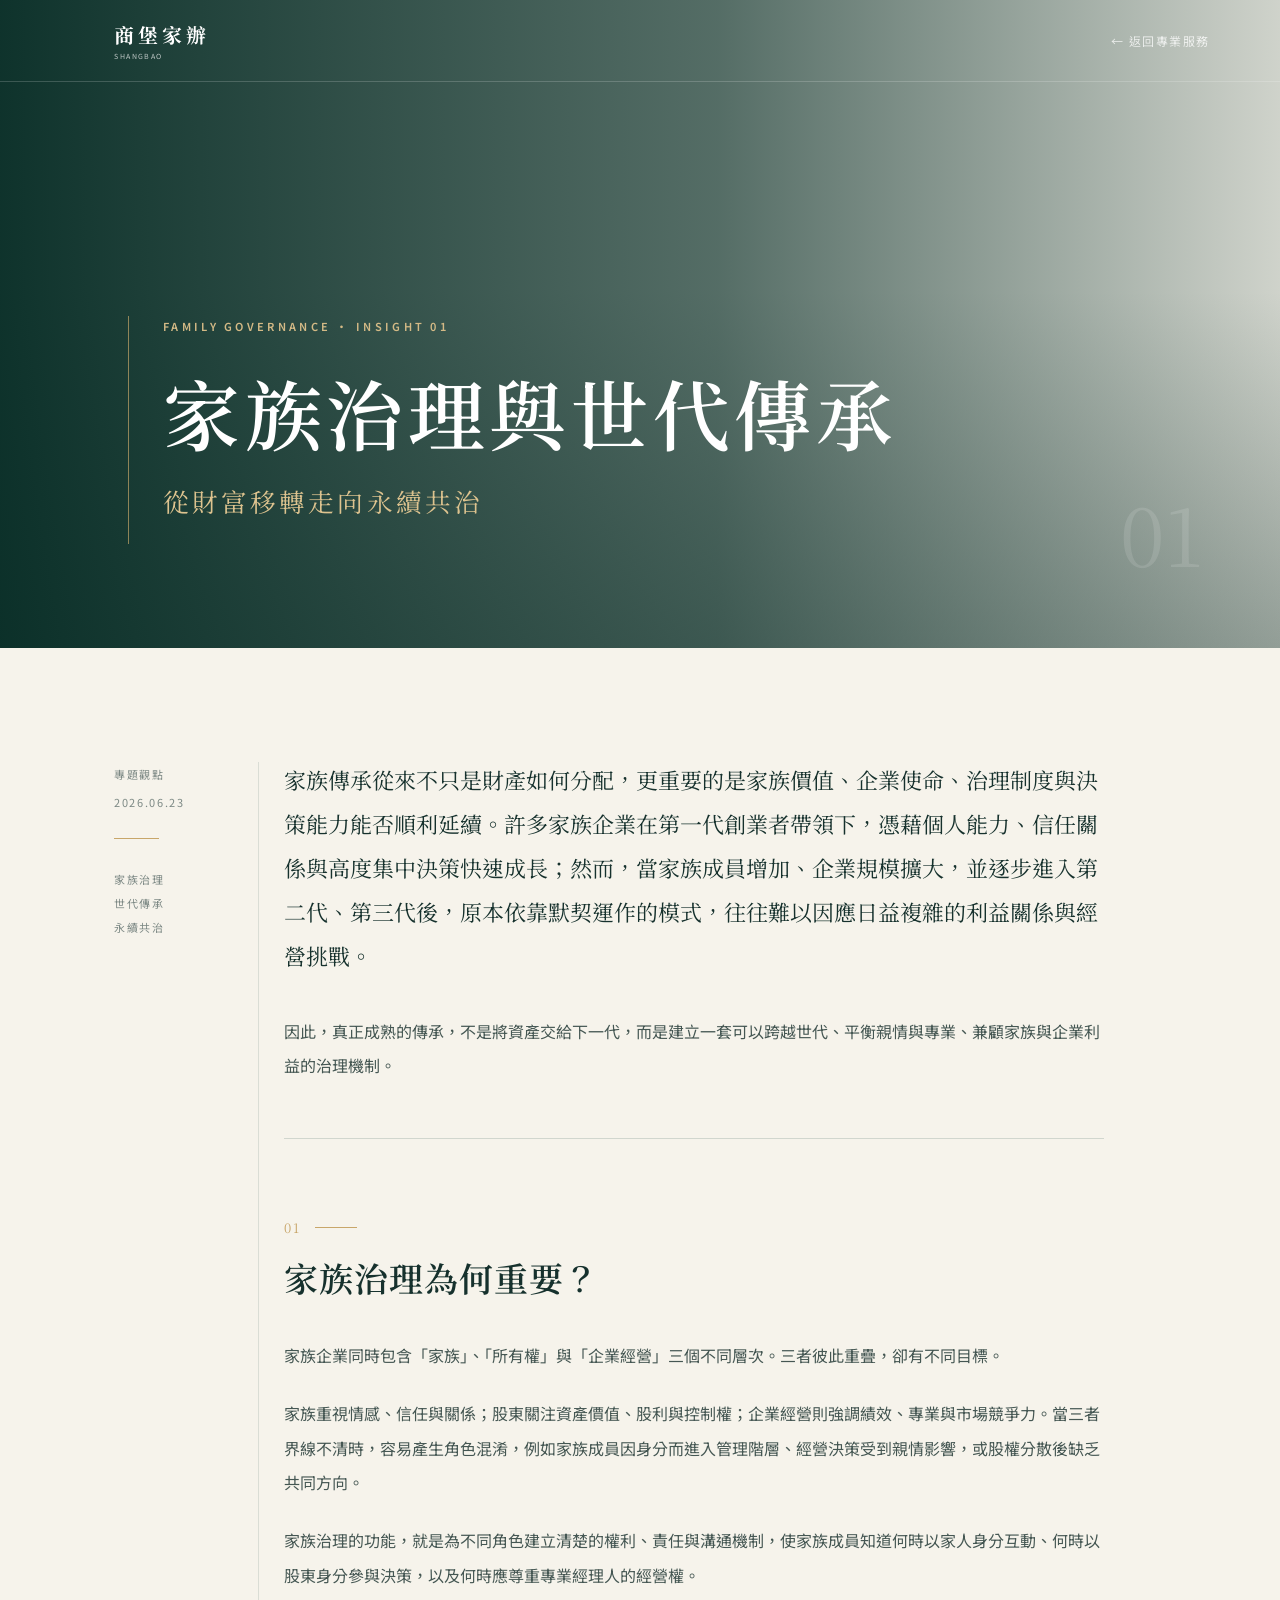
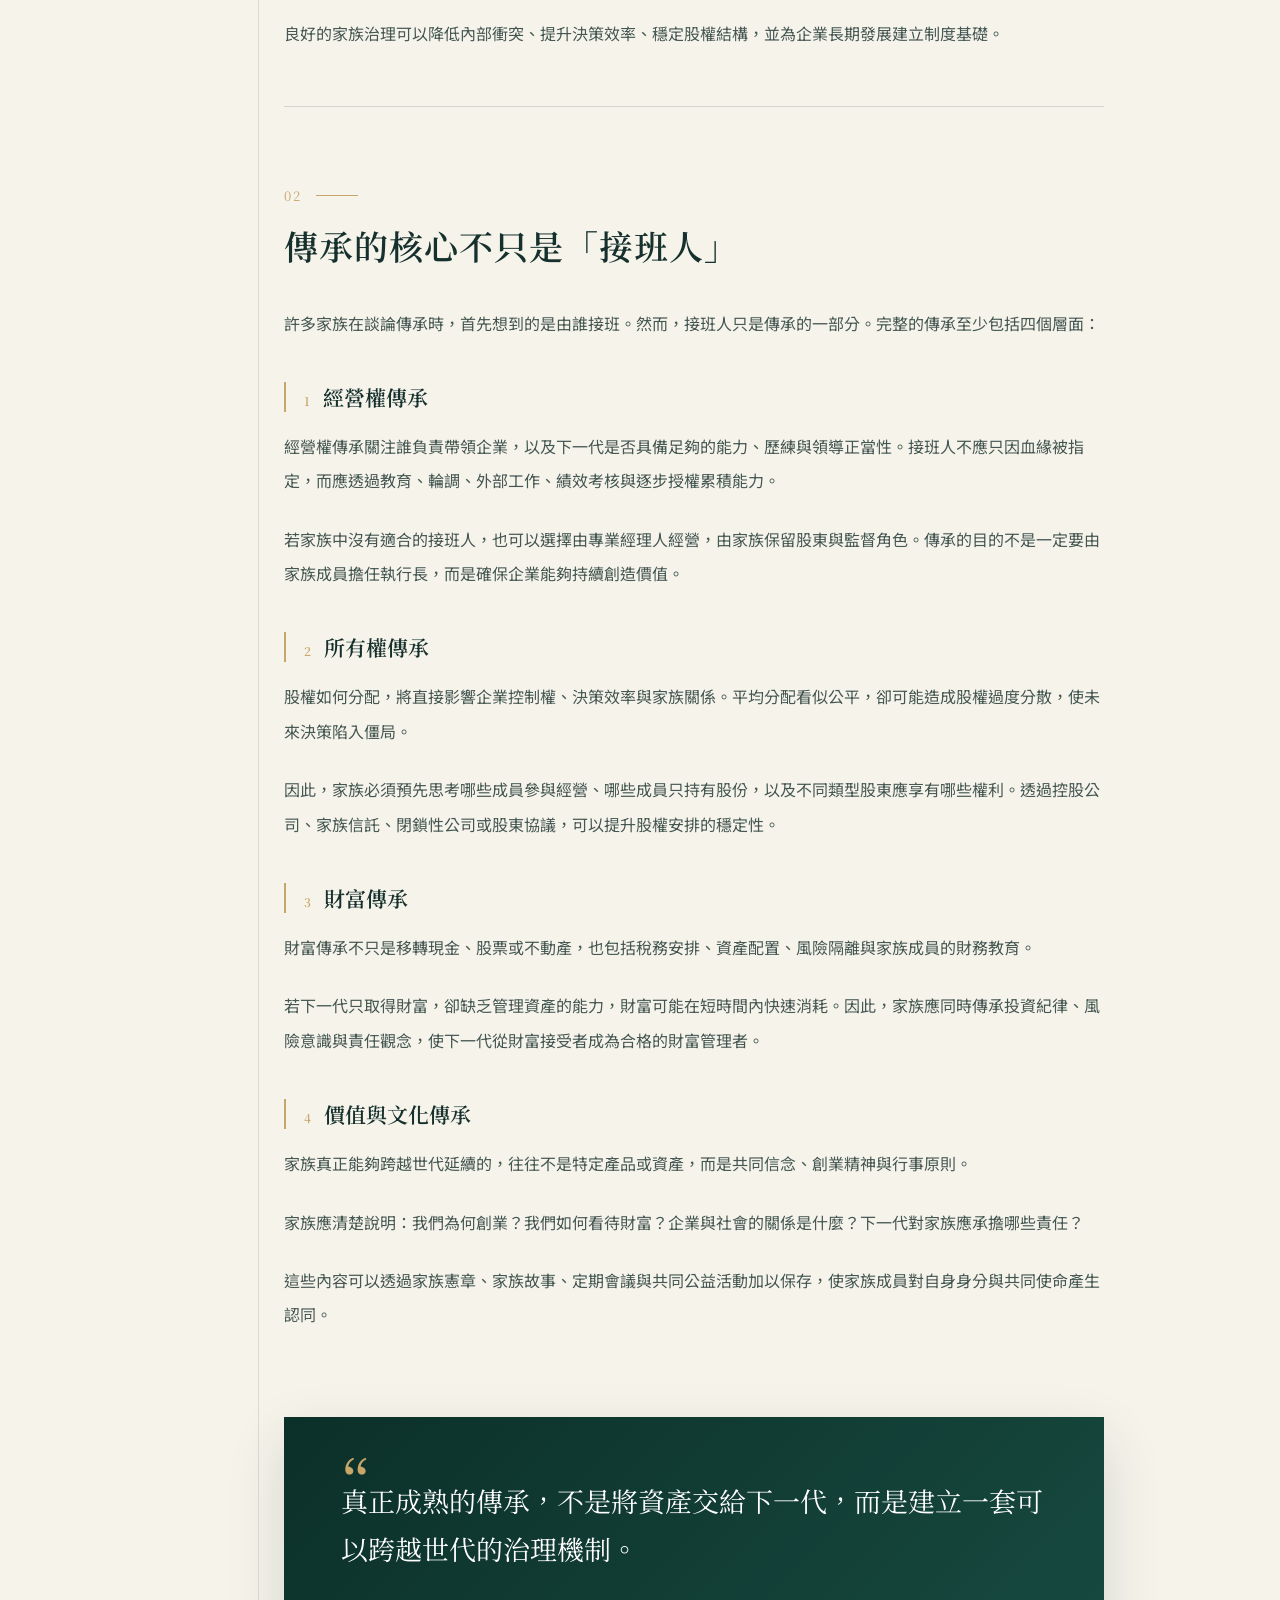
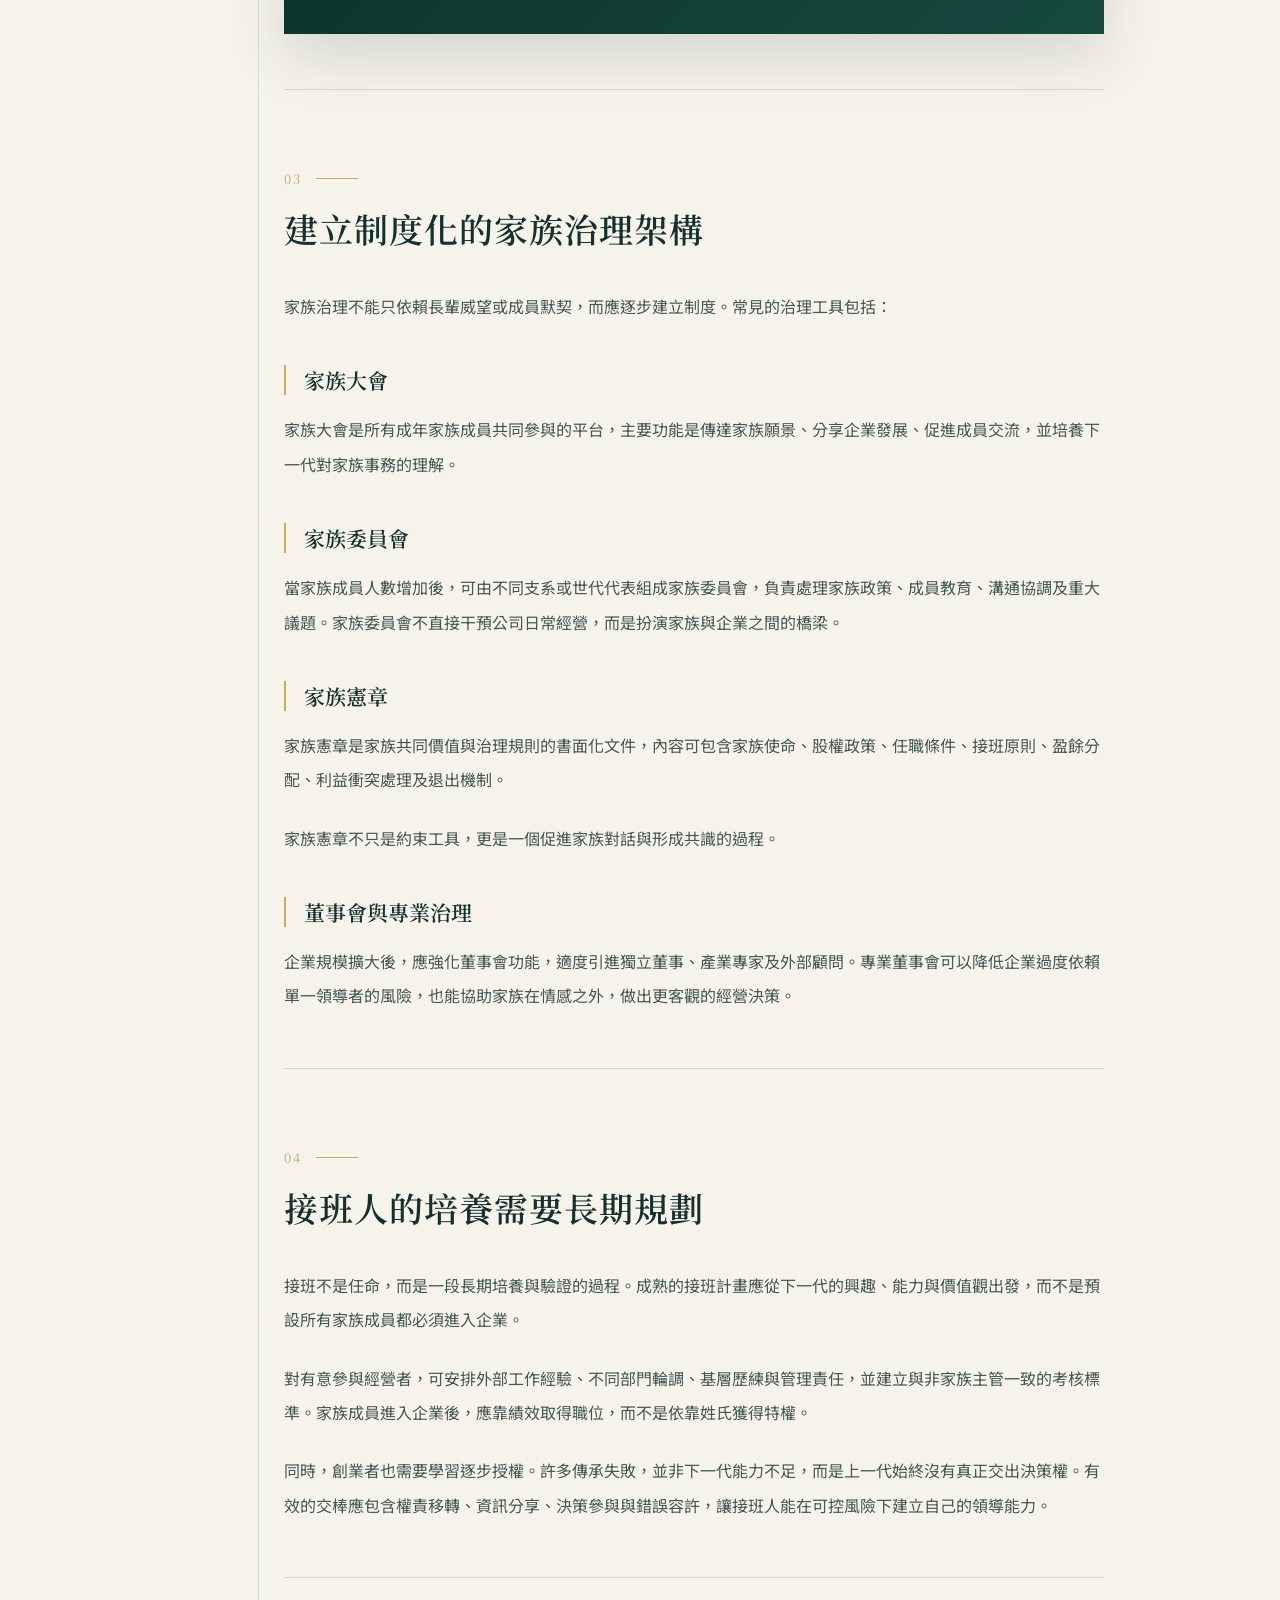
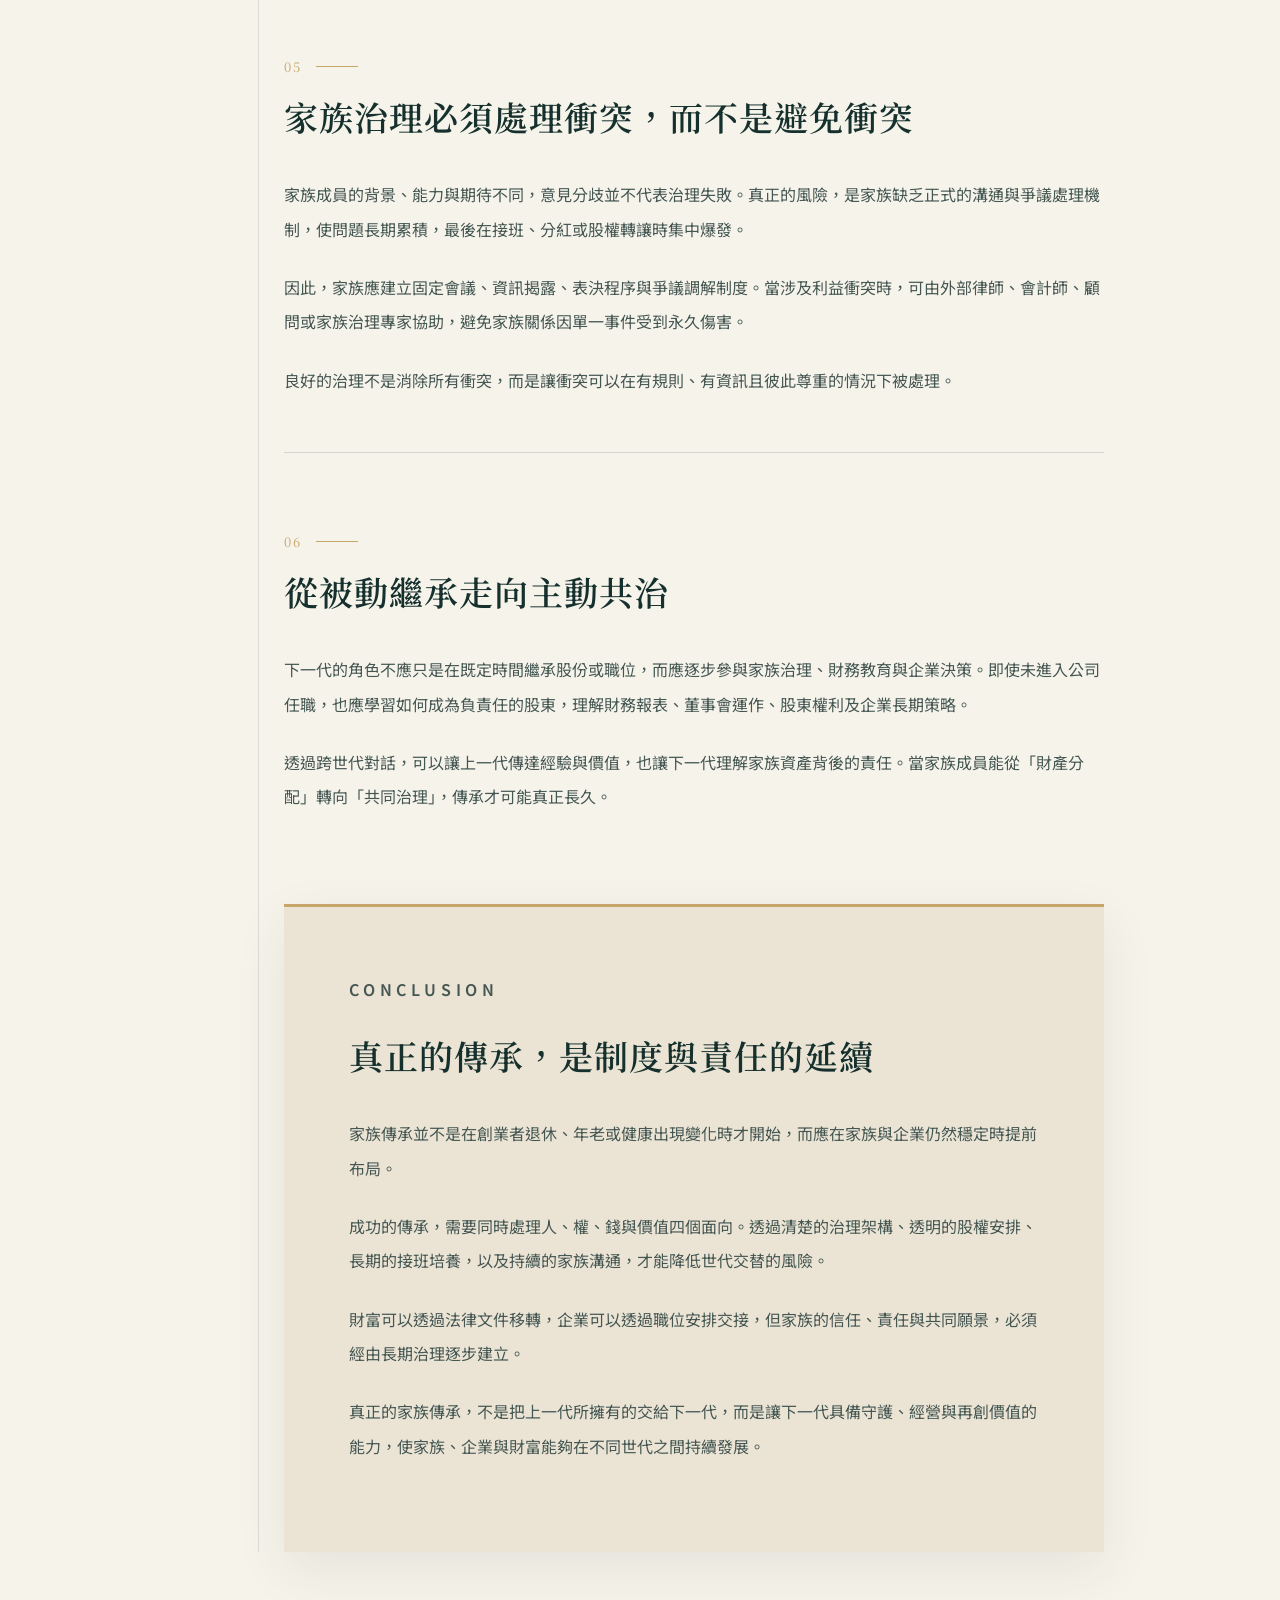
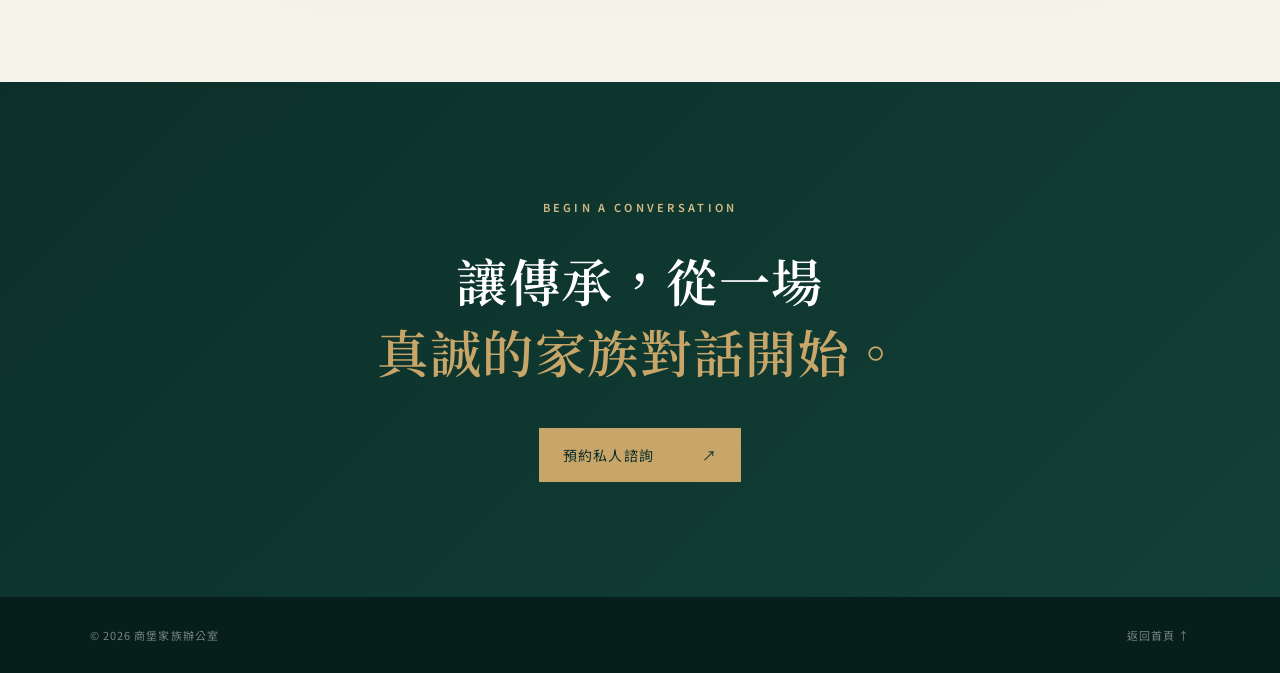
==== commit 87fa5966: "Update article branding" ====
--- a/family-governance.html
+++ b/family-governance.html
@@ -8,13 +8,13 @@
   <link rel="preconnect" href="https://fonts.googleapis.com">
   <link rel="preconnect" href="https://fonts.gstatic.com" crossorigin>
   <link href="https://fonts.googleapis.com/css2?family=Noto+Sans+TC:wght@300;400;500;600;700&family=Noto+Serif+TC:wght@500;600;700&display=swap" rel="stylesheet">
-  <link rel="stylesheet" href="styles.css">
+  <link rel="stylesheet" href="styles.css?v=20260625-1">
 </head>
 <body class="article-page">
   <header class="article-header">
     <a class="brand" href="index.html" aria-label="返回商堡家辦首頁">
-      <span class="brand-mark" aria-hidden="true"><i></i><i></i><i></i></span>
-      <span><strong>商堡家辦</strong><small>FORTUNE FAMILY OFFICE</small></span>
+      <span class="brand-mark" aria-hidden="true"><img class="brand-logo" src="商堡_LOGO-06.jpg" alt=""></span>
+      <span><strong>商堡家辦</strong><small>SHANGBAO</small></span>
     </a>
     <a class="article-back" href="index.html#services">← 返回專業服務</a>
   </header>
